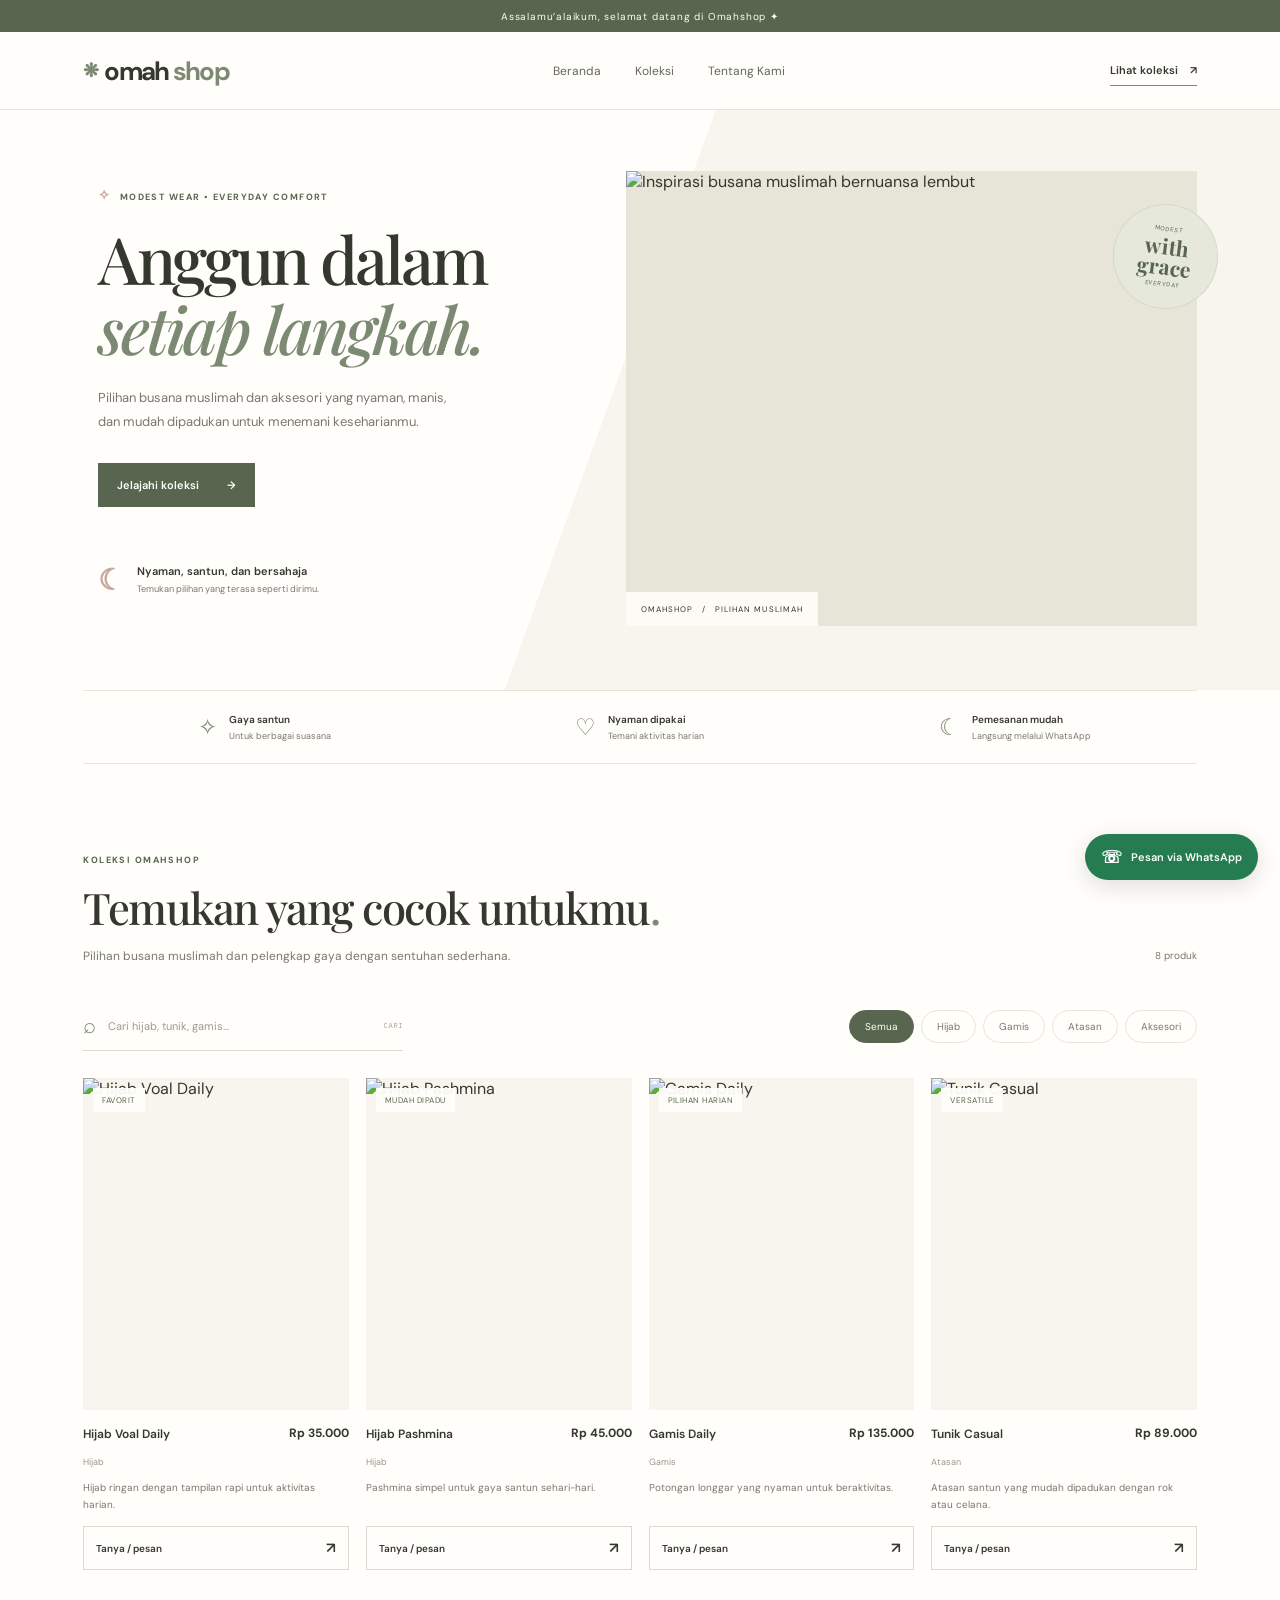
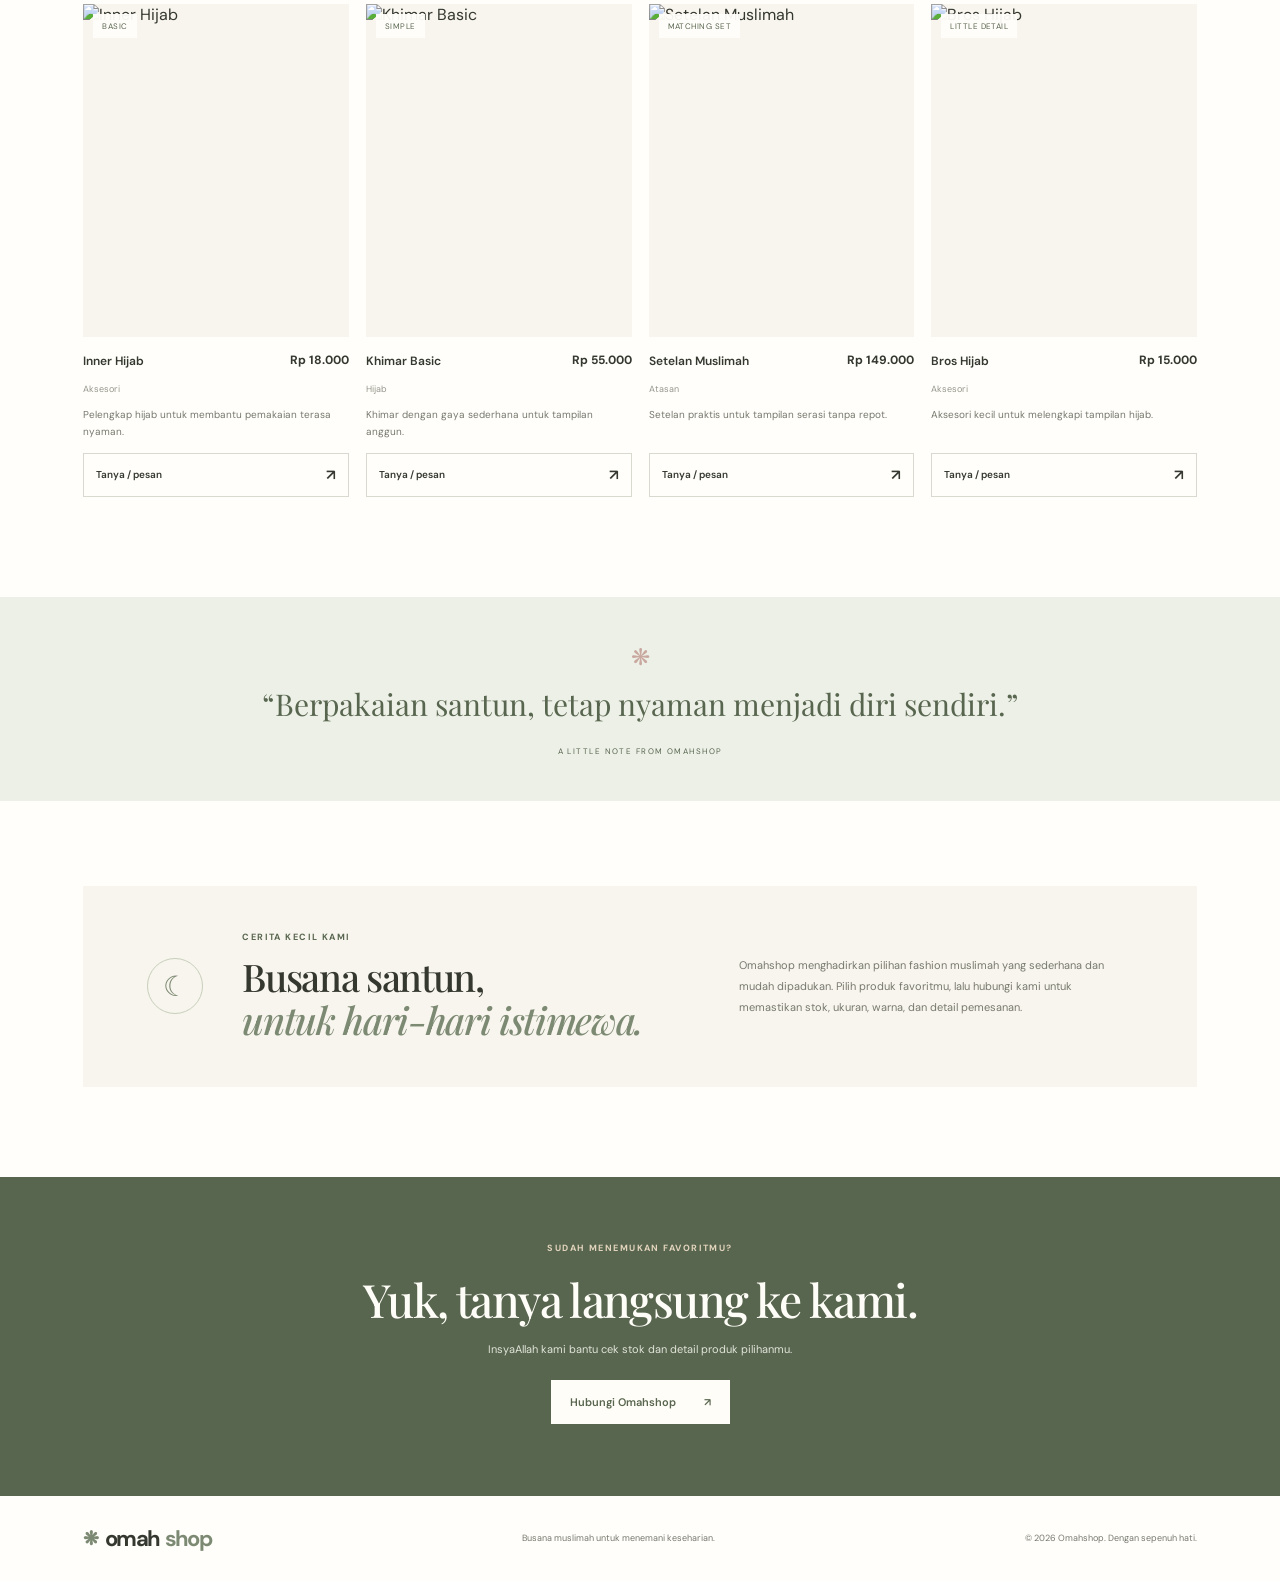
==== index.html @ cc651baf "Add files via upload" ====
<!DOCTYPE html>
<html lang="id">
<head>
  <meta charset="UTF-8" />
  <meta name="viewport" content="width=device-width, initial-scale=1.0" />
  <meta name="description" content="Omahshop — pilihan fashion muslimah yang anggun, nyaman, dan bersahaja." />
  <meta name="theme-color" content="#f8f5ee" />
  <title>Omahshop — Temani Hari dengan Anggun</title>
  <link rel="preconnect" href="https://fonts.googleapis.com">
  <link rel="preconnect" href="https://fonts.gstatic.com" crossorigin>
  <link href="https://fonts.googleapis.com/css2?family=DM+Sans:wght@400;500;600;700&family=Playfair+Display:wght@500;600&display=swap" rel="stylesheet">
  <link rel="stylesheet" href="style.css" />
</head>
<body>
  <div class="announcement">Assalamu’alaikum, selamat datang di Omahshop ✦</div>

  <header class="site-header">
    <a class="brand" href="#home" aria-label="Omahshop beranda"><span class="brand-mark">❋</span> omah<span class="brand-accent">shop</span></a>
    <nav class="desktop-nav" aria-label="Navigasi utama">
      <a href="#home">Beranda</a>
      <a href="#catalog">Koleksi</a>
      <a href="#about">Tentang Kami</a>
    </nav>
    <a class="header-cta" href="#catalog">Lihat koleksi <span aria-hidden="true">↗</span></a>
  </header>

  <main>
    <section class="hero" id="home">
      <div class="hero-copy">
        <p class="eyebrow"><span>✧</span> MODEST WEAR • EVERYDAY COMFORT</p>
        <h1>Anggun dalam<br><em>setiap langkah.</em></h1>
        <p class="hero-description">Pilihan busana muslimah dan aksesori yang nyaman, manis, dan mudah dipadukan untuk menemani keseharianmu.</p>
        <a class="button button-dark" href="#catalog">Jelajahi koleksi <span aria-hidden="true">→</span></a>
        <div class="hero-note"><span class="note-star">☾</span><span>Nyaman, santun, dan bersahaja<br><small>Temukan pilihan yang terasa seperti dirimu.</small></span></div>
      </div>
      <div class="hero-visual">
        <img src="https://images.unsplash.com/photo-1585036156171-384164a8c675?auto=format&fit=crop&w=1200&q=85" alt="Inspirasi busana muslimah bernuansa lembut" />
        <div class="hero-sticker"><span>MODEST</span><strong>with<br>grace</strong><span>EVERYDAY</span></div>
        <div class="hero-caption">OMAHSHOP &nbsp; / &nbsp; PILIHAN MUSLIMAH</div>
      </div>
    </section>

    <section class="values" aria-label="Keunggulan Omahshop">
      <div><span>✧</span><p><strong>Gaya santun</strong><small>Untuk berbagai suasana</small></p></div>
      <div><span>♡</span><p><strong>Nyaman dipakai</strong><small>Temani aktivitas harian</small></p></div>
      <div><span>☾</span><p><strong>Pemesanan mudah</strong><small>Langsung melalui WhatsApp</small></p></div>
    </section>

    <section class="catalog-section" id="catalog">
      <div class="section-heading">
        <div>
          <p class="eyebrow">KOLEKSI OMAHSHOP</p>
          <h2>Temukan yang cocok untukmu<span>.</span></h2>
          <p class="section-subtitle">Pilihan busana muslimah dan pelengkap gaya dengan sentuhan sederhana.</p>
        </div>
        <p class="product-count" id="productCount">8 produk</p>
      </div>

      <div class="catalog-controls">
        <label class="search-box">
          <span aria-hidden="true">⌕</span>
          <input id="searchInput" type="search" placeholder="Cari hijab, tunik, gamis..." aria-label="Cari produk" />
          <kbd>CARI</kbd>
        </label>
        <div class="category-filters" id="categoryFilters" aria-label="Filter kategori">
          <button class="filter-button active" data-category="Semua">Semua</button>
          <button class="filter-button" data-category="Hijab">Hijab</button>
          <button class="filter-button" data-category="Gamis">Gamis</button>
          <button class="filter-button" data-category="Atasan">Atasan</button>
          <button class="filter-button" data-category="Aksesori">Aksesori</button>
        </div>
      </div>

      <div class="product-grid" id="productGrid" aria-live="polite"></div>
      <div class="empty-state" id="emptyState" hidden>
        <span>⌕</span>
        <h3>Produk belum ditemukan</h3>
        <p>Coba kata kunci lain atau pilih kategori berbeda.</p>
      </div>
    </section>

    <section class="quote-band">
      <span class="quote-ornament">❋</span>
      <p>“Berpakaian santun, tetap nyaman menjadi diri sendiri.”</p>
      <span class="quote-small">A LITTLE NOTE FROM OMAHSHOP</span>
    </section>

    <section class="brand-story" id="about">
      <div class="story-mark">☾</div>
      <div>
        <p class="eyebrow">CERITA KECIL KAMI</p>
        <h2>Busana santun,<br><em>untuk hari-hari istimewa.</em></h2>
      </div>
      <p class="story-text">Omahshop menghadirkan pilihan fashion muslimah yang sederhana dan mudah dipadukan. Pilih produk favoritmu, lalu hubungi kami untuk memastikan stok, ukuran, warna, dan detail pemesanan.</p>
    </section>

    <section class="bottom-cta">
      <p class="eyebrow">SUDAH MENEMUKAN FAVORITMU?</p>
      <h2>Yuk, tanya langsung ke kami.</h2>
      <p>InsyaAllah kami bantu cek stok dan detail produk pilihanmu.</p>
      <a class="button button-light" id="bottomWhatsapp" href="#" target="_blank" rel="noopener">Hubungi Omahshop <span aria-hidden="true">↗</span></a>
    </section>
  </main>

  <footer class="site-footer">
    <a class="brand" href="#home"><span class="brand-mark">❋</span> omah<span class="brand-accent">shop</span></a>
    <p>Busana muslimah untuk menemani keseharian.</p>
    <span>© <span id="year"></span> Omahshop. Dengan sepenuh hati.</span>
  </footer>

  <a class="floating-whatsapp" id="generalWhatsapp" href="#" target="_blank" rel="noopener" aria-label="Chat Omahshop di WhatsApp">
    <span class="wa-icon">☏</span><span>Pesan via WhatsApp</span>
  </a>

  <script src="script.js"></script>
</body>
</html>
---- style.css ----
/* Omahshop Muslimah — warm, modest, minimal */
:root {
  --ink: #34382f;
  --muted: #77796e;
  --line: #e8e4d9;
  --paper: #fffefa;
  --cream: #f8f5ee;
  --sage: #7d8a73;
  --sage-dark: #58664f;
  --rose: #c9a8a0;
  --serif: "Playfair Display", Georgia, serif;
  --sans: "DM Sans", Arial, sans-serif;
}
* { box-sizing: border-box; }
html { scroll-behavior: smooth; scroll-padding-top: 88px; }
body { margin: 0; color: var(--ink); background: var(--paper); font-family: var(--sans); -webkit-font-smoothing: antialiased; }
a { color: inherit; text-decoration: none; }
button, input { font: inherit; }
.announcement { min-height: 32px; display: flex; justify-content: center; align-items: center; padding: 7px 14px; background: var(--sage-dark); color: #fffdf7; font-size: 10px; letter-spacing: .08em; }
.site-header { height: 78px; padding: 0 6.5%; display: flex; align-items: center; justify-content: space-between; border-bottom: 1px solid var(--line); background: rgba(255,254,250,.96); position: sticky; top: 0; z-index: 20; backdrop-filter: blur(12px); }
.brand { font-size: 26px; font-weight: 700; letter-spacing: -.07em; display: inline-flex; align-items: center; gap: 5px; }
.brand-mark { color: var(--sage); font-size: 19px; margin-right: 2px; }
.brand-accent { color: var(--sage); }
.desktop-nav { display: flex; gap: 34px; font-size: 12px; color: #64675d; }
.desktop-nav a:hover, .header-cta:hover { color: var(--sage-dark); }
.header-cta { font-size: 11px; font-weight: 600; border-bottom: 1px solid var(--sage); padding: 8px 0; }
.header-cta span { margin-left: 9px; }
.hero { display: grid; grid-template-columns: .92fr 1.08fr; gap: 5%; padding: 55px 6.5% 58px; min-height: 580px; align-items: center; background: linear-gradient(110deg, #fffefa 0%, #fffefa 48%, #f8f5ee 48%, #f8f5ee 100%); }
.hero-copy { padding: 12px 0 20px 3%; }
.eyebrow { font-size: 9px; letter-spacing: .16em; font-weight: 700; color: var(--sage-dark); margin: 0 0 19px; }
.eyebrow span { color: var(--rose); font-size: 14px; margin-right: 5px; }
h1, h2, h3, p { margin-top: 0; }
h1 { font-family: var(--serif); font-weight: 500; font-size: clamp(43px, 5.1vw, 69px); line-height: 1.08; letter-spacing: -.045em; margin-bottom: 22px; }
h1 em, .brand-story h2 em { color: var(--sage); font-weight: 500; }
.hero-description { max-width: 370px; font-size: 13px; line-height: 1.9; color: var(--muted); margin-bottom: 28px; }
.button { display: inline-flex; align-items: center; justify-content: center; gap: 28px; padding: 15px 19px; font-size: 11px; font-weight: 600; transition: transform .2s, background .2s; }
.button:hover { transform: translateY(-2px); }
.button-dark { background: var(--sage-dark); color: #fff; }
.button-dark:hover { background: #45513f; }
.hero-note { display: flex; align-items: center; gap: 13px; margin-top: 50px; font-size: 11px; line-height: 1.6; font-weight: 600; }
.hero-note small { color: var(--muted); font-weight: 400; }
.note-star { color: var(--rose); font-size: 29px; }
.hero-visual { height: 455px; position: relative; background: #e7e4d8; }
.hero-visual > img { width: 100%; height: 100%; display: block; object-fit: cover; object-position: center 35%; }
.hero-sticker { position: absolute; right: -21px; top: 33px; width: 105px; height: 105px; border-radius: 50%; background: #e6e8dc; display: flex; flex-direction: column; align-items: center; justify-content: center; transform: rotate(7deg); color: var(--sage-dark); border: 1px solid #d5d9c9; }
.hero-sticker span { font-size: 6px; letter-spacing: .14em; }
.hero-sticker strong { font-family: var(--serif); font-size: 21px; line-height: .95; text-align: center; margin: 4px 0; }
.hero-caption { position: absolute; bottom: 0; left: 0; background: rgba(255,254,250,.91); padding: 12px 15px; font-size: 8px; letter-spacing: .13em; }
.values { display: grid; grid-template-columns: repeat(3,1fr); border-top: 1px solid var(--line); border-bottom: 1px solid var(--line); margin: 0 6.5%; padding: 21px 0; gap: 12px; }
.values > div { display: flex; justify-content: center; align-items: center; gap: 12px; }
.values > div > span { color: var(--sage); font-size: 23px; }
.values p { display: flex; flex-direction: column; gap: 4px; margin: 0; }
.values strong { font-size: 10px; font-weight: 600; }
.values small { color: var(--muted); font-size: 9px; }
.catalog-section { padding: 90px 6.5% 100px; }
.section-heading { display: flex; justify-content: space-between; align-items: end; gap: 20px; margin-bottom: 35px; }
.section-heading .eyebrow { margin-bottom: 12px; }
h2 { font-family: var(--serif); font-weight: 500; font-size: clamp(30px, 3.4vw, 44px); letter-spacing: -.035em; margin-bottom: 10px; }
.section-heading h2 span { color: var(--sage); }
.section-subtitle { font-size: 12px; color: var(--muted); margin-bottom: 0; line-height: 1.7; }
.product-count { color: var(--muted); font-size: 10px; white-space: nowrap; margin-bottom: 4px; }
.catalog-controls { display: flex; justify-content: space-between; align-items: center; gap: 20px; margin-bottom: 27px; }
.search-box { display: flex; align-items: center; gap: 10px; width: min(320px, 100%); border-bottom: 1px solid #d8d9ce; padding: 10px 0; }
.search-box > span { font-size: 22px; color: var(--sage); }
.search-box input { border: 0; outline: 0; min-width: 0; width: 100%; color: var(--ink); background: transparent; font-size: 11px; }
.search-box input::placeholder { color: #999a90; }
.search-box kbd { color: #aaa99e; font-size: 7px; letter-spacing: .1em; white-space: nowrap; }
.category-filters { display: flex; flex-wrap: wrap; gap: 7px; }
.filter-button { border: 1px solid var(--line); background: #fffefa; color: #77796e; border-radius: 30px; padding: 9px 15px; font-size: 10px; cursor: pointer; transition: .2s; }
.filter-button:hover, .filter-button.active { background: var(--sage-dark); border-color: var(--sage-dark); color: #fff; }
.product-grid { display: grid; grid-template-columns: repeat(4, minmax(0,1fr)); gap: 34px 17px; }
.product-card { min-width: 0; }
.product-image-wrap { position: relative; overflow: hidden; background: var(--cream); aspect-ratio: 4/5; margin-bottom: 15px; }
.product-image { width: 100%; height: 100%; object-fit: cover; display: block; transition: transform .45s; }
.product-card:hover .product-image { transform: scale(1.04); }
.product-tag { position: absolute; left: 10px; top: 10px; background: rgba(255,254,250,.94); color: var(--sage-dark); padding: 7px 9px; font-size: 8px; letter-spacing: .06em; text-transform: uppercase; }
.product-info-top { display: flex; align-items: start; justify-content: space-between; gap: 8px; }
.product-name { font-size: 12px; font-weight: 600; line-height: 1.5; margin-bottom: 6px; }
.product-category { color: #96978c; font-size: 9px; }
.product-price { font-size: 12px; font-weight: 700; white-space: nowrap; }
.product-description { color: var(--muted); font-size: 10px; line-height: 1.7; margin: 9px 0 13px; min-height: 34px; }
.buy-button { width: 100%; display: flex; justify-content: space-between; align-items: center; background: transparent; border: 1px solid #d9dacf; padding: 11px 12px; cursor: pointer; font-size: 10px; font-weight: 600; transition: .2s; color: var(--ink); }
.buy-button:hover { background: var(--sage-dark); color: #fff; border-color: var(--sage-dark); }
.buy-button span { font-size: 15px; }
.empty-state { text-align: center; padding: 65px 15px; color: var(--muted); }
.empty-state > span { font-size: 36px; }
.empty-state h3 { color: var(--ink); font-family: var(--serif); font-size: 24px; font-weight: 500; margin: 10px 0; }
.empty-state p { font-size: 12px; }
.quote-band { text-align: center; background: #edf0e7; padding: 45px 20px 42px; color: var(--sage-dark); }
.quote-ornament { font-size: 23px; color: var(--rose); }
.quote-band p { font-family: var(--serif); font-size: clamp(20px, 2.7vw, 30px); margin: 12px 0 14px; }
.quote-small { font-size: 8px; letter-spacing: .18em; }
.brand-story { margin: 85px 6.5% 90px; padding: 45px 5%; background: var(--cream); display: grid; grid-template-columns: 70px 1.2fr 1fr; align-items: center; gap: 25px; }
.story-mark { width: 56px; height: 56px; display: grid; place-items: center; border: 1px solid #c7cfba; border-radius: 50%; font-size: 28px; color: var(--sage); }
.brand-story .eyebrow { margin-bottom: 12px; }
.brand-story h2 { font-size: clamp(26px, 3vw, 38px); margin: 0; line-height: 1.15; }
.story-text { color: var(--muted); font-size: 11px; line-height: 1.9; margin: 0; }
.bottom-cta { background: var(--sage-dark); color: #fffdf7; text-align: center; padding: 65px 20px 72px; }
.bottom-cta .eyebrow { color: #e3d4bd; margin-bottom: 14px; }
.bottom-cta h2 { font-size: clamp(32px, 4vw, 46px); margin-bottom: 12px; }
.bottom-cta > p:not(.eyebrow) { color: #e1e4d9; font-size: 11px; margin-bottom: 24px; }
.button-light { background: #fffdf7; color: var(--sage-dark); }
.button-light:hover { background: #e9ebdf; }
.site-footer { padding: 28px 6.5%; display: flex; align-items: center; justify-content: space-between; gap: 15px; flex-wrap: wrap; }
.site-footer .brand { font-size: 22px; }
.site-footer p, .site-footer > span { color: var(--muted); font-size: 9px; margin: 0; }
.floating-whatsapp { position: fixed; right: 22px; bottom: 20px; z-index: 30; display: flex; align-items: center; gap: 9px; border-radius: 30px; padding: 12px 16px; background: #247c50; color: #fff; box-shadow: 0 6px 24px #0002; font-size: 11px; font-weight: 600; }
.wa-icon { font-size: 17px; }
.floating-whatsapp:hover { background: #1d6842; }
@media (max-width: 950px) {
  .hero { gap: 4%; padding-top: 42px; min-height: auto; }
  .hero-visual { height: 390px; }
  .product-grid { grid-template-columns: repeat(3, minmax(0,1fr)); }
  .brand-story { grid-template-columns: 55px 1fr; }
  .story-text { grid-column: 2; }
}
@media (max-width: 650px) {
  .announcement { font-size: 8px; }
  .site-header { height: 66px; padding: 0 5%; }
  .brand { font-size: 23px; }
  .desktop-nav { display: none; }
  .header-cta { font-size: 10px; }
  .hero { grid-template-columns: 1fr; padding: 40px 5% 35px; gap: 28px; background: var(--paper); }
  .hero-copy { padding: 0; }
  h1 { font-size: clamp(43px, 12vw, 60px); }
  .hero-description { font-size: 12px; }
  .hero-note { margin-top: 25px; }
  .hero-visual { height: 360px; margin-right: 12px; }
  .hero-sticker { width: 88px; height: 88px; right: -12px; top: 20px; }
  .hero-sticker strong { font-size: 19px; }
  .values { margin: 0 5%; grid-template-columns: 1fr; gap: 14px; padding: 20px 0; }
  .values > div { justify-content: flex-start; padding-left: 12%; }
  .catalog-section { padding: 65px 5% 70px; }
  .section-heading { align-items: start; margin-bottom: 25px; }
  .section-subtitle { max-width: 270px; line-height: 1.7; }
  .product-count { padding-top: 3px; }
  .catalog-controls { align-items: stretch; flex-direction: column; gap: 17px; }
  .search-box { width: 100%; }
  .category-filters { gap: 6px; }
  .filter-button { padding: 8px 12px; }
  .product-grid { grid-template-columns: repeat(2, minmax(0,1fr)); gap: 27px 12px; }
  .product-name { font-size: 11px; }
  .product-price { font-size: 11px; }
  .product-description { font-size: 9px; min-height: 46px; }
  .product-tag { left: 7px; top: 7px; padding: 6px 7px; font-size: 7px; }
  .buy-button { padding: 10px 9px; font-size: 9px; }
  .brand-story { margin: 65px 5%; padding: 28px 23px; grid-template-columns: 1fr; gap: 18px; }
  .story-text { grid-column: auto; }
  .bottom-cta { padding: 55px 15px 60px; }
  .site-footer { padding: 25px 5%; flex-direction: column; align-items: flex-start; gap: 9px; }
  .floating-whatsapp { right: 12px; bottom: 12px; padding: 11px 14px; }
}
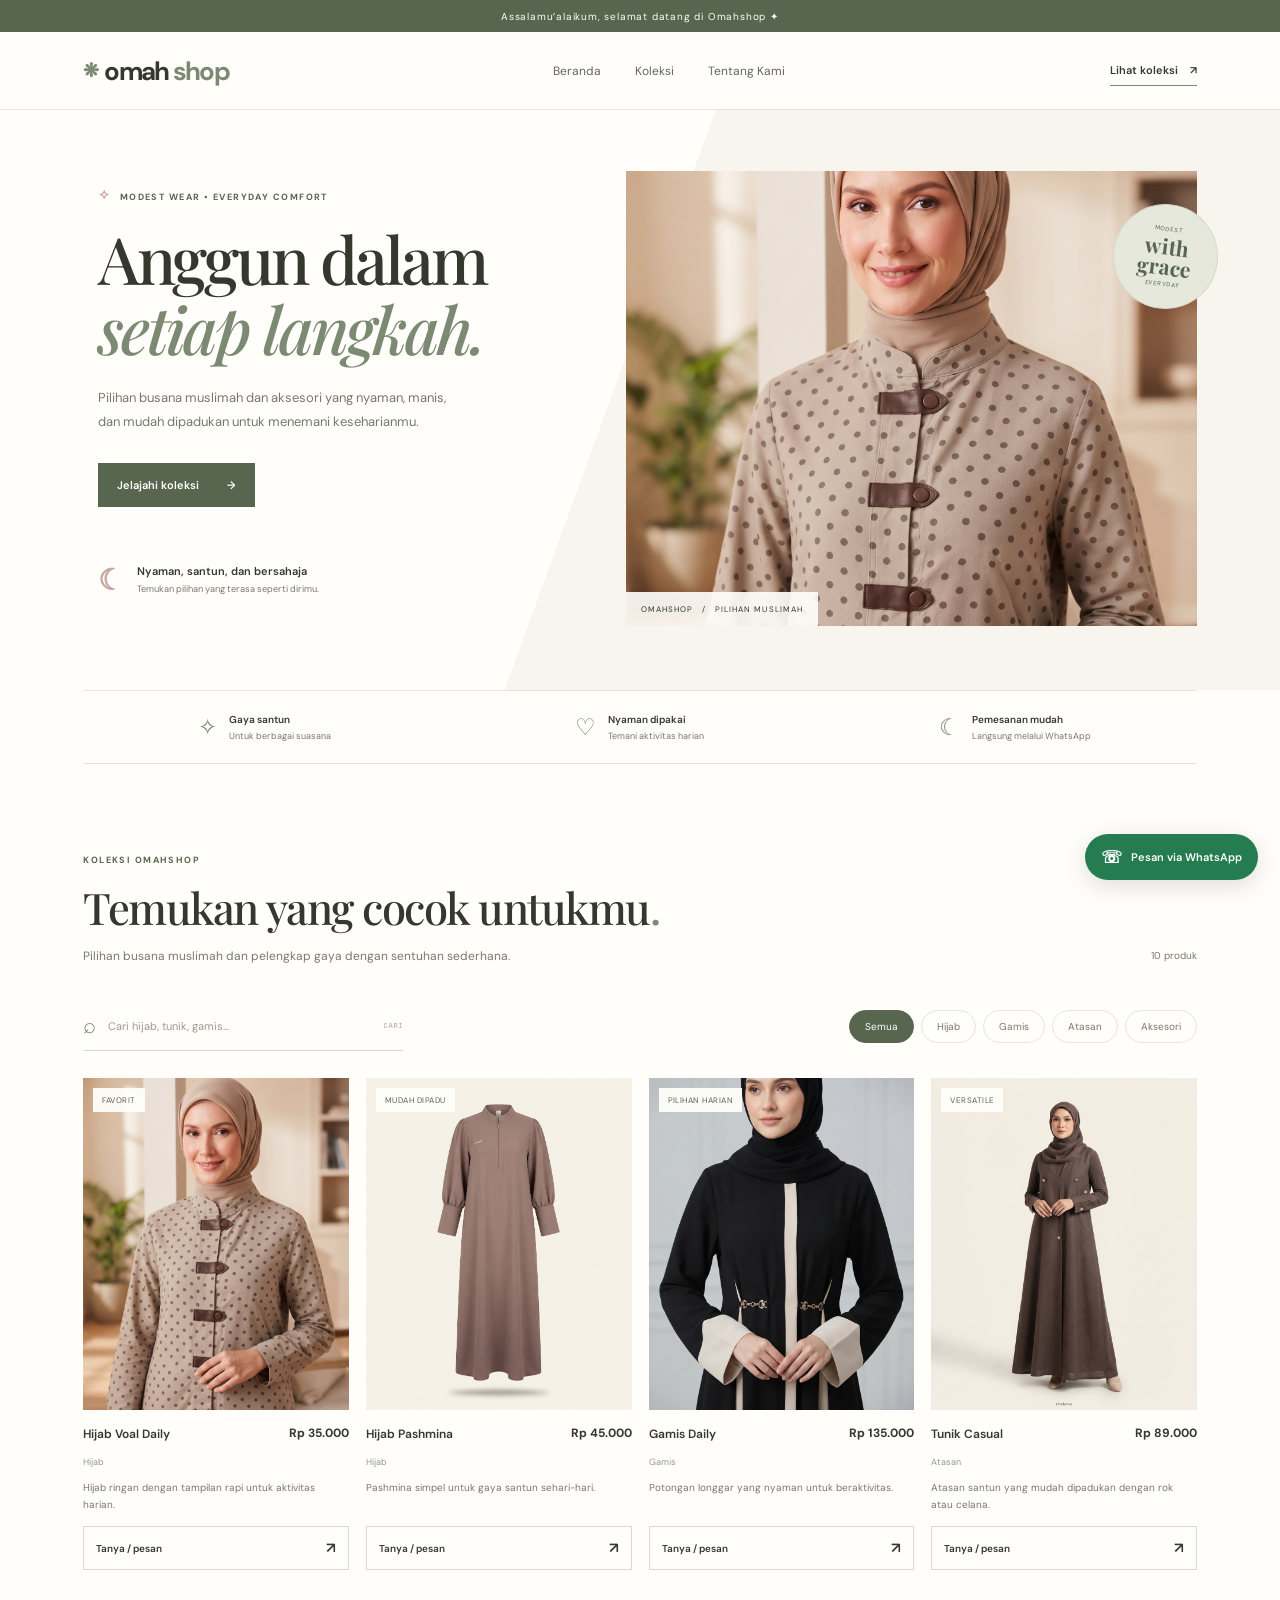
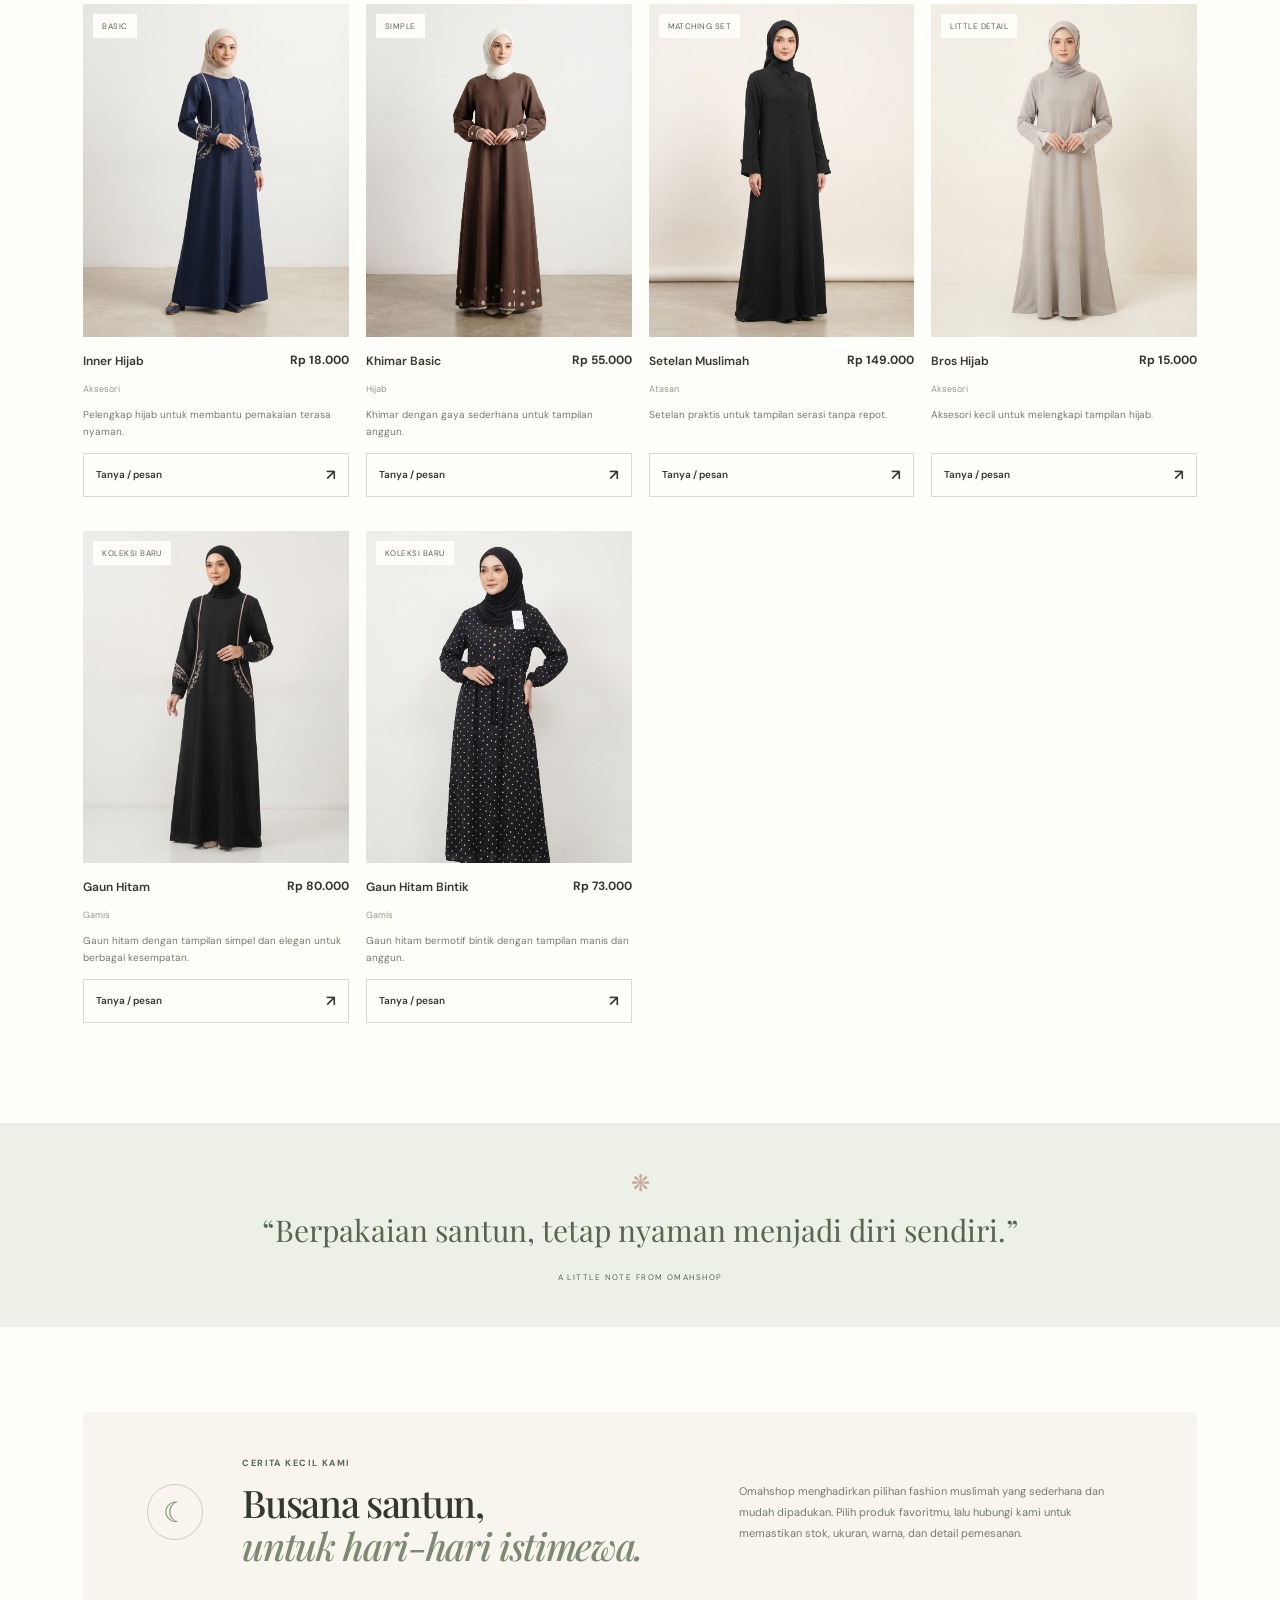
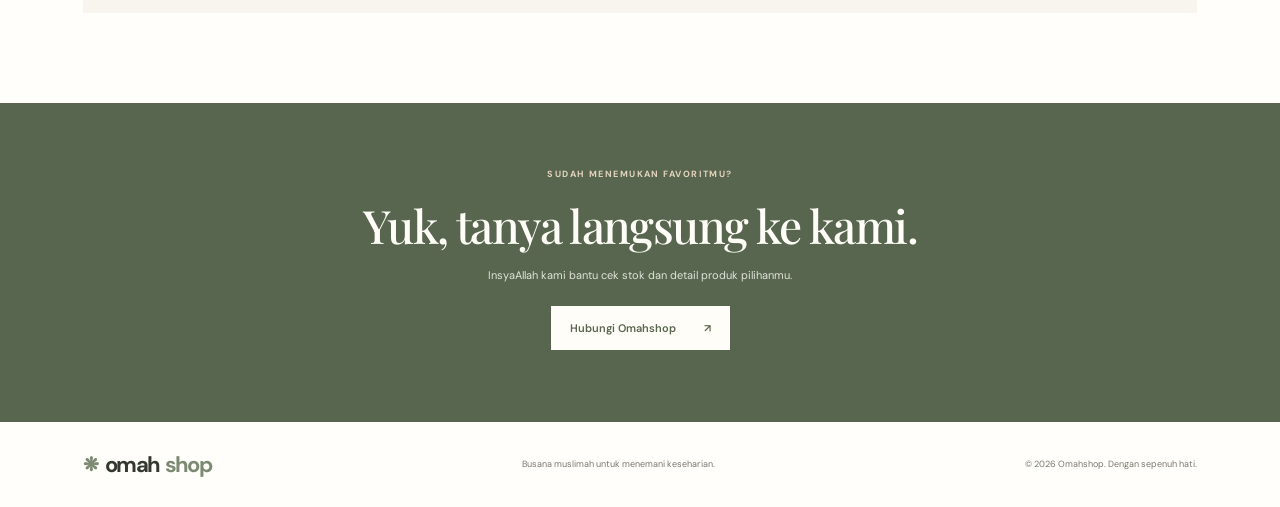
==== commit bad09703: "Add files via upload" ====
--- a/index.html
+++ b/index.html
@@ -33,8 +33,14 @@
         <a class="button button-dark" href="#catalog">Jelajahi koleksi <span aria-hidden="true">→</span></a>
         <div class="hero-note"><span class="note-star">☾</span><span>Nyaman, santun, dan bersahaja<br><small>Temukan pilihan yang terasa seperti dirimu.</small></span></div>
       </div>
+
       <div class="hero-visual">
-        <img src="https://images.unsplash.com/photo-1585036156171-384164a8c675?auto=format&fit=crop&w=1200&q=85" alt="Inspirasi busana muslimah bernuansa lembut" />
+        <div class="hero-slideshow" id="heroSlideshow" aria-label="Foto pilihan produk Omahshop">
+          <img class="hero-slide active" src="image/Gemini_Generated_Image_gqhdmugqhdmugqhd.jpeg" alt="Koleksi hijab Omahshop" fetchpriority="high" />
+          <img class="hero-slide" src="image/Gemini_Generated_Image_9ao1gk9ao1gk9ao1.jpeg" alt="Koleksi gamis Omahshop" />
+          <img class="hero-slide" src="image/Gemini_Generated_Image_qbjb0pqbjb0pqbjb.jpeg" alt="Koleksi tunik Omahshop" />
+          <img class="hero-slide" src="image/belummasuksama1.jpeg" alt="Koleksi gaun Omahshop" />
+        </div>
         <div class="hero-sticker"><span>MODEST</span><strong>with<br>grace</strong><span>EVERYDAY</span></div>
         <div class="hero-caption">OMAHSHOP &nbsp; / &nbsp; PILIHAN MUSLIMAH</div>
       </div>
@@ -114,4 +120,4 @@
 
   <script src="script.js"></script>
 </body>
-</html>
+</html>
--- a/style.css
+++ b/style.css
@@ -1,4 +1,5 @@
 /* Omahshop Muslimah — warm, modest, minimal */
+
 :root {
   --ink: #34382f;
   --muted: #77796e;
@@ -11,142 +12,885 @@
   --serif: "Playfair Display", Georgia, serif;
   --sans: "DM Sans", Arial, sans-serif;
 }
-* { box-sizing: border-box; }
-html { scroll-behavior: smooth; scroll-padding-top: 88px; }
-body { margin: 0; color: var(--ink); background: var(--paper); font-family: var(--sans); -webkit-font-smoothing: antialiased; }
-a { color: inherit; text-decoration: none; }
-button, input { font: inherit; }
-.announcement { min-height: 32px; display: flex; justify-content: center; align-items: center; padding: 7px 14px; background: var(--sage-dark); color: #fffdf7; font-size: 10px; letter-spacing: .08em; }
-.site-header { height: 78px; padding: 0 6.5%; display: flex; align-items: center; justify-content: space-between; border-bottom: 1px solid var(--line); background: rgba(255,254,250,.96); position: sticky; top: 0; z-index: 20; backdrop-filter: blur(12px); }
-.brand { font-size: 26px; font-weight: 700; letter-spacing: -.07em; display: inline-flex; align-items: center; gap: 5px; }
-.brand-mark { color: var(--sage); font-size: 19px; margin-right: 2px; }
-.brand-accent { color: var(--sage); }
-.desktop-nav { display: flex; gap: 34px; font-size: 12px; color: #64675d; }
-.desktop-nav a:hover, .header-cta:hover { color: var(--sage-dark); }
-.header-cta { font-size: 11px; font-weight: 600; border-bottom: 1px solid var(--sage); padding: 8px 0; }
-.header-cta span { margin-left: 9px; }
-.hero { display: grid; grid-template-columns: .92fr 1.08fr; gap: 5%; padding: 55px 6.5% 58px; min-height: 580px; align-items: center; background: linear-gradient(110deg, #fffefa 0%, #fffefa 48%, #f8f5ee 48%, #f8f5ee 100%); }
-.hero-copy { padding: 12px 0 20px 3%; }
-.eyebrow { font-size: 9px; letter-spacing: .16em; font-weight: 700; color: var(--sage-dark); margin: 0 0 19px; }
-.eyebrow span { color: var(--rose); font-size: 14px; margin-right: 5px; }
-h1, h2, h3, p { margin-top: 0; }
-h1 { font-family: var(--serif); font-weight: 500; font-size: clamp(43px, 5.1vw, 69px); line-height: 1.08; letter-spacing: -.045em; margin-bottom: 22px; }
-h1 em, .brand-story h2 em { color: var(--sage); font-weight: 500; }
-.hero-description { max-width: 370px; font-size: 13px; line-height: 1.9; color: var(--muted); margin-bottom: 28px; }
-.button { display: inline-flex; align-items: center; justify-content: center; gap: 28px; padding: 15px 19px; font-size: 11px; font-weight: 600; transition: transform .2s, background .2s; }
-.button:hover { transform: translateY(-2px); }
-.button-dark { background: var(--sage-dark); color: #fff; }
-.button-dark:hover { background: #45513f; }
-.hero-note { display: flex; align-items: center; gap: 13px; margin-top: 50px; font-size: 11px; line-height: 1.6; font-weight: 600; }
-.hero-note small { color: var(--muted); font-weight: 400; }
-.note-star { color: var(--rose); font-size: 29px; }
-.hero-visual { height: 455px; position: relative; background: #e7e4d8; }
-.hero-visual > img { width: 100%; height: 100%; display: block; object-fit: cover; object-position: center 35%; }
-.hero-sticker { position: absolute; right: -21px; top: 33px; width: 105px; height: 105px; border-radius: 50%; background: #e6e8dc; display: flex; flex-direction: column; align-items: center; justify-content: center; transform: rotate(7deg); color: var(--sage-dark); border: 1px solid #d5d9c9; }
-.hero-sticker span { font-size: 6px; letter-spacing: .14em; }
-.hero-sticker strong { font-family: var(--serif); font-size: 21px; line-height: .95; text-align: center; margin: 4px 0; }
-.hero-caption { position: absolute; bottom: 0; left: 0; background: rgba(255,254,250,.91); padding: 12px 15px; font-size: 8px; letter-spacing: .13em; }
-.values { display: grid; grid-template-columns: repeat(3,1fr); border-top: 1px solid var(--line); border-bottom: 1px solid var(--line); margin: 0 6.5%; padding: 21px 0; gap: 12px; }
-.values > div { display: flex; justify-content: center; align-items: center; gap: 12px; }
-.values > div > span { color: var(--sage); font-size: 23px; }
-.values p { display: flex; flex-direction: column; gap: 4px; margin: 0; }
-.values strong { font-size: 10px; font-weight: 600; }
-.values small { color: var(--muted); font-size: 9px; }
-.catalog-section { padding: 90px 6.5% 100px; }
-.section-heading { display: flex; justify-content: space-between; align-items: end; gap: 20px; margin-bottom: 35px; }
-.section-heading .eyebrow { margin-bottom: 12px; }
-h2 { font-family: var(--serif); font-weight: 500; font-size: clamp(30px, 3.4vw, 44px); letter-spacing: -.035em; margin-bottom: 10px; }
-.section-heading h2 span { color: var(--sage); }
-.section-subtitle { font-size: 12px; color: var(--muted); margin-bottom: 0; line-height: 1.7; }
-.product-count { color: var(--muted); font-size: 10px; white-space: nowrap; margin-bottom: 4px; }
-.catalog-controls { display: flex; justify-content: space-between; align-items: center; gap: 20px; margin-bottom: 27px; }
-.search-box { display: flex; align-items: center; gap: 10px; width: min(320px, 100%); border-bottom: 1px solid #d8d9ce; padding: 10px 0; }
-.search-box > span { font-size: 22px; color: var(--sage); }
-.search-box input { border: 0; outline: 0; min-width: 0; width: 100%; color: var(--ink); background: transparent; font-size: 11px; }
-.search-box input::placeholder { color: #999a90; }
-.search-box kbd { color: #aaa99e; font-size: 7px; letter-spacing: .1em; white-space: nowrap; }
-.category-filters { display: flex; flex-wrap: wrap; gap: 7px; }
-.filter-button { border: 1px solid var(--line); background: #fffefa; color: #77796e; border-radius: 30px; padding: 9px 15px; font-size: 10px; cursor: pointer; transition: .2s; }
-.filter-button:hover, .filter-button.active { background: var(--sage-dark); border-color: var(--sage-dark); color: #fff; }
-.product-grid { display: grid; grid-template-columns: repeat(4, minmax(0,1fr)); gap: 34px 17px; }
-.product-card { min-width: 0; }
-.product-image-wrap { position: relative; overflow: hidden; background: var(--cream); aspect-ratio: 4/5; margin-bottom: 15px; }
-.product-image { width: 100%; height: 100%; object-fit: cover; display: block; transition: transform .45s; }
-.product-card:hover .product-image { transform: scale(1.04); }
-.product-tag { position: absolute; left: 10px; top: 10px; background: rgba(255,254,250,.94); color: var(--sage-dark); padding: 7px 9px; font-size: 8px; letter-spacing: .06em; text-transform: uppercase; }
-.product-info-top { display: flex; align-items: start; justify-content: space-between; gap: 8px; }
-.product-name { font-size: 12px; font-weight: 600; line-height: 1.5; margin-bottom: 6px; }
-.product-category { color: #96978c; font-size: 9px; }
-.product-price { font-size: 12px; font-weight: 700; white-space: nowrap; }
-.product-description { color: var(--muted); font-size: 10px; line-height: 1.7; margin: 9px 0 13px; min-height: 34px; }
-.buy-button { width: 100%; display: flex; justify-content: space-between; align-items: center; background: transparent; border: 1px solid #d9dacf; padding: 11px 12px; cursor: pointer; font-size: 10px; font-weight: 600; transition: .2s; color: var(--ink); }
-.buy-button:hover { background: var(--sage-dark); color: #fff; border-color: var(--sage-dark); }
-.buy-button span { font-size: 15px; }
-.empty-state { text-align: center; padding: 65px 15px; color: var(--muted); }
-.empty-state > span { font-size: 36px; }
-.empty-state h3 { color: var(--ink); font-family: var(--serif); font-size: 24px; font-weight: 500; margin: 10px 0; }
-.empty-state p { font-size: 12px; }
-.quote-band { text-align: center; background: #edf0e7; padding: 45px 20px 42px; color: var(--sage-dark); }
-.quote-ornament { font-size: 23px; color: var(--rose); }
-.quote-band p { font-family: var(--serif); font-size: clamp(20px, 2.7vw, 30px); margin: 12px 0 14px; }
-.quote-small { font-size: 8px; letter-spacing: .18em; }
-.brand-story { margin: 85px 6.5% 90px; padding: 45px 5%; background: var(--cream); display: grid; grid-template-columns: 70px 1.2fr 1fr; align-items: center; gap: 25px; }
-.story-mark { width: 56px; height: 56px; display: grid; place-items: center; border: 1px solid #c7cfba; border-radius: 50%; font-size: 28px; color: var(--sage); }
-.brand-story .eyebrow { margin-bottom: 12px; }
-.brand-story h2 { font-size: clamp(26px, 3vw, 38px); margin: 0; line-height: 1.15; }
-.story-text { color: var(--muted); font-size: 11px; line-height: 1.9; margin: 0; }
-.bottom-cta { background: var(--sage-dark); color: #fffdf7; text-align: center; padding: 65px 20px 72px; }
-.bottom-cta .eyebrow { color: #e3d4bd; margin-bottom: 14px; }
-.bottom-cta h2 { font-size: clamp(32px, 4vw, 46px); margin-bottom: 12px; }
-.bottom-cta > p:not(.eyebrow) { color: #e1e4d9; font-size: 11px; margin-bottom: 24px; }
-.button-light { background: #fffdf7; color: var(--sage-dark); }
-.button-light:hover { background: #e9ebdf; }
-.site-footer { padding: 28px 6.5%; display: flex; align-items: center; justify-content: space-between; gap: 15px; flex-wrap: wrap; }
-.site-footer .brand { font-size: 22px; }
-.site-footer p, .site-footer > span { color: var(--muted); font-size: 9px; margin: 0; }
-.floating-whatsapp { position: fixed; right: 22px; bottom: 20px; z-index: 30; display: flex; align-items: center; gap: 9px; border-radius: 30px; padding: 12px 16px; background: #247c50; color: #fff; box-shadow: 0 6px 24px #0002; font-size: 11px; font-weight: 600; }
-.wa-icon { font-size: 17px; }
-.floating-whatsapp:hover { background: #1d6842; }
+
+* {
+  box-sizing: border-box;
+}
+
+html {
+  scroll-behavior: smooth;
+  scroll-padding-top: 88px;
+}
+
+body {
+  margin: 0;
+  color: var(--ink);
+  background: var(--paper);
+  font-family: var(--sans);
+  -webkit-font-smoothing: antialiased;
+}
+
+a {
+  color: inherit;
+  text-decoration: none;
+}
+
+button,
+input {
+  font: inherit;
+}
+
+.announcement {
+  min-height: 32px;
+  display: flex;
+  justify-content: center;
+  align-items: center;
+  padding: 7px 14px;
+  background: var(--sage-dark);
+  color: #fffdf7;
+  font-size: 10px;
+  letter-spacing: .08em;
+}
+
+.site-header {
+  height: 78px;
+  padding: 0 6.5%;
+  display: flex;
+  align-items: center;
+  justify-content: space-between;
+  border-bottom: 1px solid var(--line);
+  background: rgba(255, 254, 250, .96);
+  position: sticky;
+  top: 0;
+  z-index: 20;
+  backdrop-filter: blur(12px);
+}
+
+.brand {
+  font-size: 26px;
+  font-weight: 700;
+  letter-spacing: -.07em;
+  display: inline-flex;
+  align-items: center;
+  gap: 5px;
+}
+
+.brand-mark {
+  color: var(--sage);
+  font-size: 19px;
+  margin-right: 2px;
+}
+
+.brand-accent {
+  color: var(--sage);
+}
+
+.desktop-nav {
+  display: flex;
+  gap: 34px;
+  font-size: 12px;
+  color: #64675d;
+}
+
+.desktop-nav a:hover,
+.header-cta:hover {
+  color: var(--sage-dark);
+}
+
+.header-cta {
+  font-size: 11px;
+  font-weight: 600;
+  border-bottom: 1px solid var(--sage);
+  padding: 8px 0;
+}
+
+.header-cta span {
+  margin-left: 9px;
+}
+
+.hero {
+  display: grid;
+  grid-template-columns: .92fr 1.08fr;
+  gap: 5%;
+  padding: 55px 6.5% 58px;
+  min-height: 580px;
+  align-items: center;
+  background: linear-gradient(
+    110deg,
+    #fffefa 0%,
+    #fffefa 48%,
+    #f8f5ee 48%,
+    #f8f5ee 100%
+  );
+}
+
+.hero-copy {
+  padding: 12px 0 20px 3%;
+}
+
+.eyebrow {
+  font-size: 9px;
+  letter-spacing: .16em;
+  font-weight: 700;
+  color: var(--sage-dark);
+  margin: 0 0 19px;
+}
+
+.eyebrow span {
+  color: var(--rose);
+  font-size: 14px;
+  margin-right: 5px;
+}
+
+h1,
+h2,
+h3,
+p {
+  margin-top: 0;
+}
+
+h1 {
+  font-family: var(--serif);
+  font-weight: 500;
+  font-size: clamp(43px, 5.1vw, 69px);
+  line-height: 1.08;
+  letter-spacing: -.045em;
+  margin-bottom: 22px;
+}
+
+h1 em,
+.brand-story h2 em {
+  color: var(--sage);
+  font-weight: 500;
+}
+
+.hero-description {
+  max-width: 370px;
+  font-size: 13px;
+  line-height: 1.9;
+  color: var(--muted);
+  margin-bottom: 28px;
+}
+
+.button {
+  display: inline-flex;
+  align-items: center;
+  justify-content: center;
+  gap: 28px;
+  padding: 15px 19px;
+  font-size: 11px;
+  font-weight: 600;
+  transition: transform .2s, background .2s;
+}
+
+.button:hover {
+  transform: translateY(-2px);
+}
+
+.button-dark {
+  background: var(--sage-dark);
+  color: #fff;
+}
+
+.button-dark:hover {
+  background: #45513f;
+}
+
+.hero-note {
+  display: flex;
+  align-items: center;
+  gap: 13px;
+  margin-top: 50px;
+  font-size: 11px;
+  line-height: 1.6;
+  font-weight: 600;
+}
+
+.hero-note small {
+  color: var(--muted);
+  font-weight: 400;
+}
+
+.note-star {
+  color: var(--rose);
+  font-size: 29px;
+}
+
+.hero-visual {
+  height: 455px;
+  position: relative;
+  background: #e7e4d8;
+}
+
+/* Slideshow foto pembukaan Omahshop */
+.hero-slideshow {
+  position: absolute;
+  inset: 0;
+  overflow: hidden;
+  background: #e7e4d8;
+  z-index: 0;
+}
+
+.hero-slideshow .hero-slide {
+  position: absolute;
+  inset: 0;
+  width: 100%;
+  height: 100%;
+  display: block;
+  object-fit: cover;
+  object-position: center 35%;
+  opacity: 0;
+  transition: opacity 1s ease-in-out;
+}
+
+.hero-slideshow .hero-slide.active {
+  opacity: 1;
+}
+
+.hero-sticker {
+  position: absolute;
+  right: -21px;
+  top: 33px;
+  width: 105px;
+  height: 105px;
+  border-radius: 50%;
+  background: #e6e8dc;
+  display: flex;
+  flex-direction: column;
+  align-items: center;
+  justify-content: center;
+  transform: rotate(7deg);
+  color: var(--sage-dark);
+  border: 1px solid #d5d9c9;
+  z-index: 2;
+}
+
+.hero-sticker span {
+  font-size: 6px;
+  letter-spacing: .14em;
+}
+
+.hero-sticker strong {
+  font-family: var(--serif);
+  font-size: 21px;
+  line-height: .95;
+  text-align: center;
+  margin: 4px 0;
+}
+
+.hero-caption {
+  position: absolute;
+  bottom: 0;
+  left: 0;
+  background: rgba(255, 254, 250, .91);
+  padding: 12px 15px;
+  font-size: 8px;
+  letter-spacing: .13em;
+  z-index: 2;
+}
+
+@media (prefers-reduced-motion: reduce) {
+  .hero-slideshow .hero-slide {
+    transition: none;
+  }
+}
+
+.values {
+  display: grid;
+  grid-template-columns: repeat(3, 1fr);
+  border-top: 1px solid var(--line);
+  border-bottom: 1px solid var(--line);
+  margin: 0 6.5%;
+  padding: 21px 0;
+  gap: 12px;
+}
+
+.values > div {
+  display: flex;
+  justify-content: center;
+  align-items: center;
+  gap: 12px;
+}
+
+.values > div > span {
+  color: var(--sage);
+  font-size: 23px;
+}
+
+.values p {
+  display: flex;
+  flex-direction: column;
+  gap: 4px;
+  margin: 0;
+}
+
+.values strong {
+  font-size: 10px;
+  font-weight: 600;
+}
+
+.values small {
+  color: var(--muted);
+  font-size: 9px;
+}
+
+.catalog-section {
+  padding: 90px 6.5% 100px;
+}
+
+.section-heading {
+  display: flex;
+  justify-content: space-between;
+  align-items: end;
+  gap: 20px;
+  margin-bottom: 35px;
+}
+
+.section-heading .eyebrow {
+  margin-bottom: 12px;
+}
+
+h2 {
+  font-family: var(--serif);
+  font-weight: 500;
+  font-size: clamp(30px, 3.4vw, 44px);
+  letter-spacing: -.035em;
+  margin-bottom: 10px;
+}
+
+.section-heading h2 span {
+  color: var(--sage);
+}
+
+.section-subtitle {
+  font-size: 12px;
+  color: var(--muted);
+  margin-bottom: 0;
+  line-height: 1.7;
+}
+
+.product-count {
+  color: var(--muted);
+  font-size: 10px;
+  white-space: nowrap;
+  margin-bottom: 4px;
+}
+
+.catalog-controls {
+  display: flex;
+  justify-content: space-between;
+  align-items: center;
+  gap: 20px;
+  margin-bottom: 27px;
+}
+
+.search-box {
+  display: flex;
+  align-items: center;
+  gap: 10px;
+  width: min(320px, 100%);
+  border-bottom: 1px solid #d8d9ce;
+  padding: 10px 0;
+}
+
+.search-box > span {
+  font-size: 22px;
+  color: var(--sage);
+}
+
+.search-box input {
+  border: 0;
+  outline: 0;
+  min-width: 0;
+  width: 100%;
+  color: var(--ink);
+  background: transparent;
+  font-size: 11px;
+}
+
+.search-box input::placeholder {
+  color: #999a90;
+}
+
+.search-box kbd {
+  color: #aaa99e;
+  font-size: 7px;
+  letter-spacing: .1em;
+  white-space: nowrap;
+}
+
+.category-filters {
+  display: flex;
+  flex-wrap: wrap;
+  gap: 7px;
+}
+
+.filter-button {
+  border: 1px solid var(--line);
+  background: #fffefa;
+  color: #77796e;
+  border-radius: 30px;
+  padding: 9px 15px;
+  font-size: 10px;
+  cursor: pointer;
+  transition: .2s;
+}
+
+.filter-button:hover,
+.filter-button.active {
+  background: var(--sage-dark);
+  border-color: var(--sage-dark);
+  color: #fff;
+}
+
+.product-grid {
+  display: grid;
+  grid-template-columns: repeat(4, minmax(0, 1fr));
+  gap: 34px 17px;
+}
+
+.product-card {
+  min-width: 0;
+}
+
+.product-image-wrap {
+  position: relative;
+  overflow: hidden;
+  background: var(--cream);
+  aspect-ratio: 4 / 5;
+  margin-bottom: 15px;
+}
+
+.product-image {
+  width: 100%;
+  height: 100%;
+  object-fit: cover;
+  display: block;
+  transition: transform .45s;
+}
+
+.product-card:hover .product-image {
+  transform: scale(1.04);
+}
+
+.product-tag {
+  position: absolute;
+  left: 10px;
+  top: 10px;
+  background: rgba(255, 254, 250, .94);
+  color: var(--sage-dark);
+  padding: 7px 9px;
+  font-size: 8px;
+  letter-spacing: .06em;
+  text-transform: uppercase;
+}
+
+.product-info-top {
+  display: flex;
+  align-items: start;
+  justify-content: space-between;
+  gap: 8px;
+}
+
+.product-name {
+  font-size: 12px;
+  font-weight: 600;
+  line-height: 1.5;
+  margin-bottom: 6px;
+}
+
+.product-category {
+  color: #96978c;
+  font-size: 9px;
+}
+
+.product-price {
+  font-size: 12px;
+  font-weight: 700;
+  white-space: nowrap;
+}
+
+.product-description {
+  color: var(--muted);
+  font-size: 10px;
+  line-height: 1.7;
+  margin: 9px 0 13px;
+  min-height: 34px;
+}
+
+.buy-button {
+  width: 100%;
+  display: flex;
+  justify-content: space-between;
+  align-items: center;
+  background: transparent;
+  border: 1px solid #d9dacf;
+  padding: 11px 12px;
+  cursor: pointer;
+  font-size: 10px;
+  font-weight: 600;
+  transition: .2s;
+  color: var(--ink);
+}
+
+.buy-button:hover {
+  background: var(--sage-dark);
+  color: #fff;
+  border-color: var(--sage-dark);
+}
+
+.buy-button span {
+  font-size: 15px;
+}
+
+.empty-state {
+  text-align: center;
+  padding: 65px 15px;
+  color: var(--muted);
+}
+
+.empty-state > span {
+  font-size: 36px;
+}
+
+.empty-state h3 {
+  color: var(--ink);
+  font-family: var(--serif);
+  font-size: 24px;
+  font-weight: 500;
+  margin: 10px 0;
+}
+
+.empty-state p {
+  font-size: 12px;
+}
+
+.quote-band {
+  text-align: center;
+  background: #edf0e7;
+  padding: 45px 20px 42px;
+  color: var(--sage-dark);
+}
+
+.quote-ornament {
+  font-size: 23px;
+  color: var(--rose);
+}
+
+.quote-band p {
+  font-family: var(--serif);
+  font-size: clamp(20px, 2.7vw, 30px);
+  margin: 12px 0 14px;
+}
+
+.quote-small {
+  font-size: 8px;
+  letter-spacing: .18em;
+}
+
+.brand-story {
+  margin: 85px 6.5% 90px;
+  padding: 45px 5%;
+  background: var(--cream);
+  display: grid;
+  grid-template-columns: 70px 1.2fr 1fr;
+  align-items: center;
+  gap: 25px;
+}
+
+.story-mark {
+  width: 56px;
+  height: 56px;
+  display: grid;
+  place-items: center;
+  border: 1px solid #c7cfba;
+  border-radius: 50%;
+  font-size: 28px;
+  color: var(--sage);
+}
+
+.brand-story .eyebrow {
+  margin-bottom: 12px;
+}
+
+.brand-story h2 {
+  font-size: clamp(26px, 3vw, 38px);
+  margin: 0;
+  line-height: 1.15;
+}
+
+.story-text {
+  color: var(--muted);
+  font-size: 11px;
+  line-height: 1.9;
+  margin: 0;
+}
+
+.bottom-cta {
+  background: var(--sage-dark);
+  color: #fffdf7;
+  text-align: center;
+  padding: 65px 20px 72px;
+}
+
+.bottom-cta .eyebrow {
+  color: #e3d4bd;
+  margin-bottom: 14px;
+}
+
+.bottom-cta h2 {
+  font-size: clamp(32px, 4vw, 46px);
+  margin-bottom: 12px;
+}
+
+.bottom-cta > p:not(.eyebrow) {
+  color: #e1e4d9;
+  font-size: 11px;
+  margin-bottom: 24px;
+}
+
+.button-light {
+  background: #fffdf7;
+  color: var(--sage-dark);
+}
+
+.button-light:hover {
+  background: #e9ebdf;
+}
+
+.site-footer {
+  padding: 28px 6.5%;
+  display: flex;
+  align-items: center;
+  justify-content: space-between;
+  gap: 15px;
+  flex-wrap: wrap;
+}
+
+.site-footer .brand {
+  font-size: 22px;
+}
+
+.site-footer p,
+.site-footer > span {
+  color: var(--muted);
+  font-size: 9px;
+  margin: 0;
+}
+
+.floating-whatsapp {
+  position: fixed;
+  right: 22px;
+  bottom: 20px;
+  z-index: 30;
+  display: flex;
+  align-items: center;
+  gap: 9px;
+  border-radius: 30px;
+  padding: 12px 16px;
+  background: #247c50;
+  color: #fff;
+  box-shadow: 0 6px 24px #0002;
+  font-size: 11px;
+  font-weight: 600;
+}
+
+.wa-icon {
+  font-size: 17px;
+}
+
+.floating-whatsapp:hover {
+  background: #1d6842;
+}
+
 @media (max-width: 950px) {
-  .hero { gap: 4%; padding-top: 42px; min-height: auto; }
-  .hero-visual { height: 390px; }
-  .product-grid { grid-template-columns: repeat(3, minmax(0,1fr)); }
-  .brand-story { grid-template-columns: 55px 1fr; }
-  .story-text { grid-column: 2; }
-}
+  .hero {
+    gap: 4%;
+    padding-top: 42px;
+    min-height: auto;
+  }
+
+  .hero-visual {
+    height: 390px;
+  }
+
+  .product-grid {
+    grid-template-columns: repeat(3, minmax(0, 1fr));
+  }
+
+  .brand-story {
+    grid-template-columns: 55px 1fr;
+  }
+
+  .story-text {
+    grid-column: 2;
+  }
+}
+
 @media (max-width: 650px) {
-  .announcement { font-size: 8px; }
-  .site-header { height: 66px; padding: 0 5%; }
-  .brand { font-size: 23px; }
-  .desktop-nav { display: none; }
-  .header-cta { font-size: 10px; }
-  .hero { grid-template-columns: 1fr; padding: 40px 5% 35px; gap: 28px; background: var(--paper); }
-  .hero-copy { padding: 0; }
-  h1 { font-size: clamp(43px, 12vw, 60px); }
-  .hero-description { font-size: 12px; }
-  .hero-note { margin-top: 25px; }
-  .hero-visual { height: 360px; margin-right: 12px; }
-  .hero-sticker { width: 88px; height: 88px; right: -12px; top: 20px; }
-  .hero-sticker strong { font-size: 19px; }
-  .values { margin: 0 5%; grid-template-columns: 1fr; gap: 14px; padding: 20px 0; }
-  .values > div { justify-content: flex-start; padding-left: 12%; }
-  .catalog-section { padding: 65px 5% 70px; }
-  .section-heading { align-items: start; margin-bottom: 25px; }
-  .section-subtitle { max-width: 270px; line-height: 1.7; }
-  .product-count { padding-top: 3px; }
-  .catalog-controls { align-items: stretch; flex-direction: column; gap: 17px; }
-  .search-box { width: 100%; }
-  .category-filters { gap: 6px; }
-  .filter-button { padding: 8px 12px; }
-  .product-grid { grid-template-columns: repeat(2, minmax(0,1fr)); gap: 27px 12px; }
-  .product-name { font-size: 11px; }
-  .product-price { font-size: 11px; }
-  .product-description { font-size: 9px; min-height: 46px; }
-  .product-tag { left: 7px; top: 7px; padding: 6px 7px; font-size: 7px; }
-  .buy-button { padding: 10px 9px; font-size: 9px; }
-  .brand-story { margin: 65px 5%; padding: 28px 23px; grid-template-columns: 1fr; gap: 18px; }
-  .story-text { grid-column: auto; }
-  .bottom-cta { padding: 55px 15px 60px; }
-  .site-footer { padding: 25px 5%; flex-direction: column; align-items: flex-start; gap: 9px; }
-  .floating-whatsapp { right: 12px; bottom: 12px; padding: 11px 14px; }
-}
+  .announcement {
+    font-size: 8px;
+  }
+
+  .site-header {
+    height: 66px;
+    padding: 0 5%;
+  }
+
+  .brand {
+    font-size: 23px;
+  }
+
+  .desktop-nav {
+    display: none;
+  }
+
+  .header-cta {
+    font-size: 10px;
+  }
+
+  .hero {
+    grid-template-columns: 1fr;
+    padding: 40px 5% 35px;
+    gap: 28px;
+    background: var(--paper);
+  }
+
+  .hero-copy {
+    padding: 0;
+  }
+
+  h1 {
+    font-size: clamp(43px, 12vw, 60px);
+  }
+
+  .hero-description {
+    font-size: 12px;
+  }
+
+  .hero-note {
+    margin-top: 25px;
+  }
+
+  .hero-visual {
+    height: 360px;
+    margin-right: 12px;
+  }
+
+  .hero-sticker {
+    width: 88px;
+    height: 88px;
+    right: -12px;
+    top: 20px;
+  }
+
+  .hero-sticker strong {
+    font-size: 19px;
+  }
+
+  .values {
+    margin: 0 5%;
+    grid-template-columns: 1fr;
+    gap: 14px;
+    padding: 20px 0;
+  }
+
+  .values > div {
+    justify-content: flex-start;
+    padding-left: 12%;
+  }
+
+  .catalog-section {
+    padding: 65px 5% 70px;
+  }
+
+  .section-heading {
+    align-items: start;
+    margin-bottom: 25px;
+  }
+
+  .section-subtitle {
+    max-width: 270px;
+    line-height: 1.7;
+  }
+
+  .product-count {
+    padding-top: 3px;
+  }
+
+  .catalog-controls {
+    align-items: stretch;
+    flex-direction: column;
+    gap: 17px;
+  }
+
+  .search-box {
+    width: 100%;
+  }
+
+  .category-filters {
+    gap: 6px;
+  }
+
+  .filter-button {
+    padding: 8px 12px;
+  }
+
+  .product-grid {
+    grid-template-columns: repeat(2, minmax(0, 1fr));
+    gap: 27px 12px;
+  }
+
+  .product-name {
+    font-size: 11px;
+  }
+
+  .product-price {
+    font-size: 11px;
+  }
+
+  .product-description {
+    font-size: 9px;
+    min-height: 46px;
+  }
+
+  .product-tag {
+    left: 7px;
+    top: 7px;
+    padding: 6px 7px;
+    font-size: 7px;
+  }
+
+  .buy-button {
+    padding: 10px 9px;
+    font-size: 9px;
+  }
+
+  .brand-story {
+    margin: 65px 5%;
+    padding: 28px 23px;
+    grid-template-columns: 1fr;
+    gap: 18px;
+  }
+
+  .story-text {
+    grid-column: auto;
+  }
+
+  .bottom-cta {
+    padding: 55px 15px 60px;
+  }
+
+  .site-footer {
+    padding: 25px 5%;
+    flex-direction: column;
+    align-items: flex-start;
+    gap: 9px;
+  }
+
+  .floating-whatsapp {
+    right: 12px;
+    bottom: 12px;
+    padding: 11px 14px;
+  }
+}
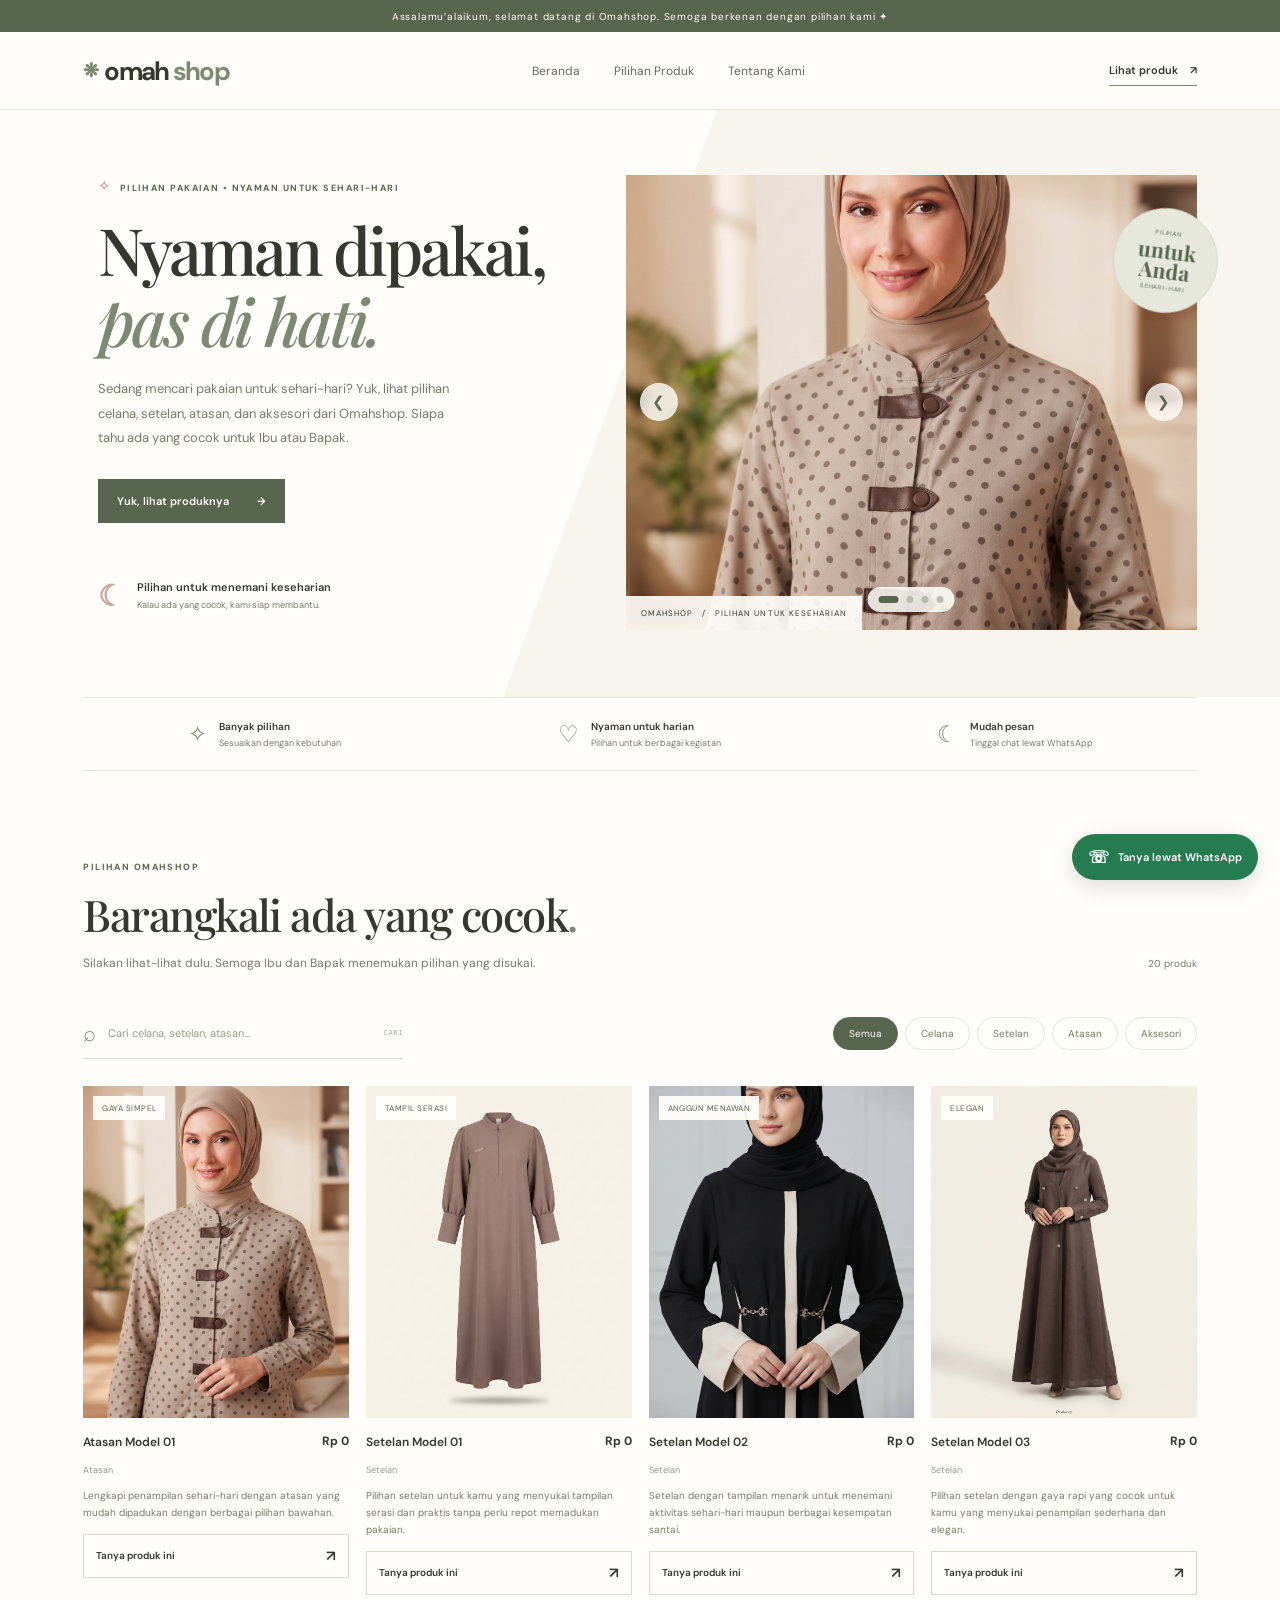
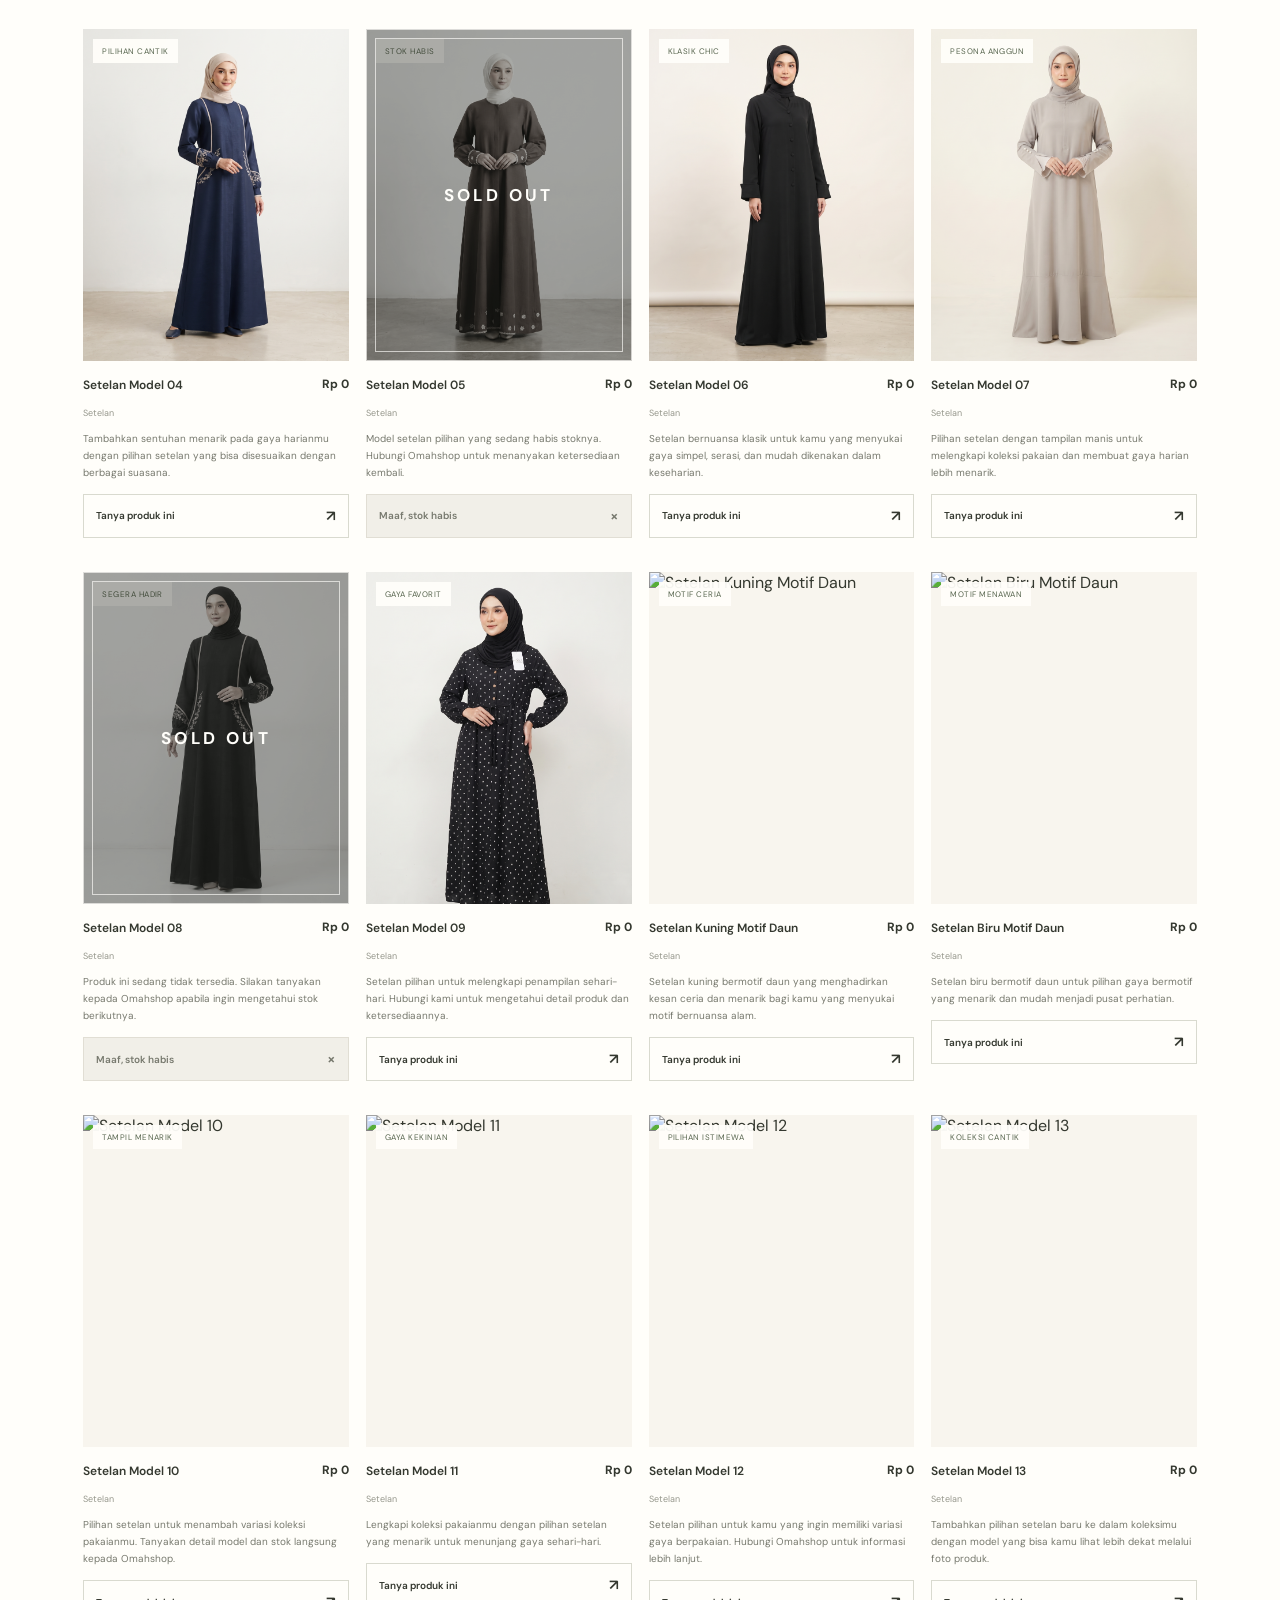
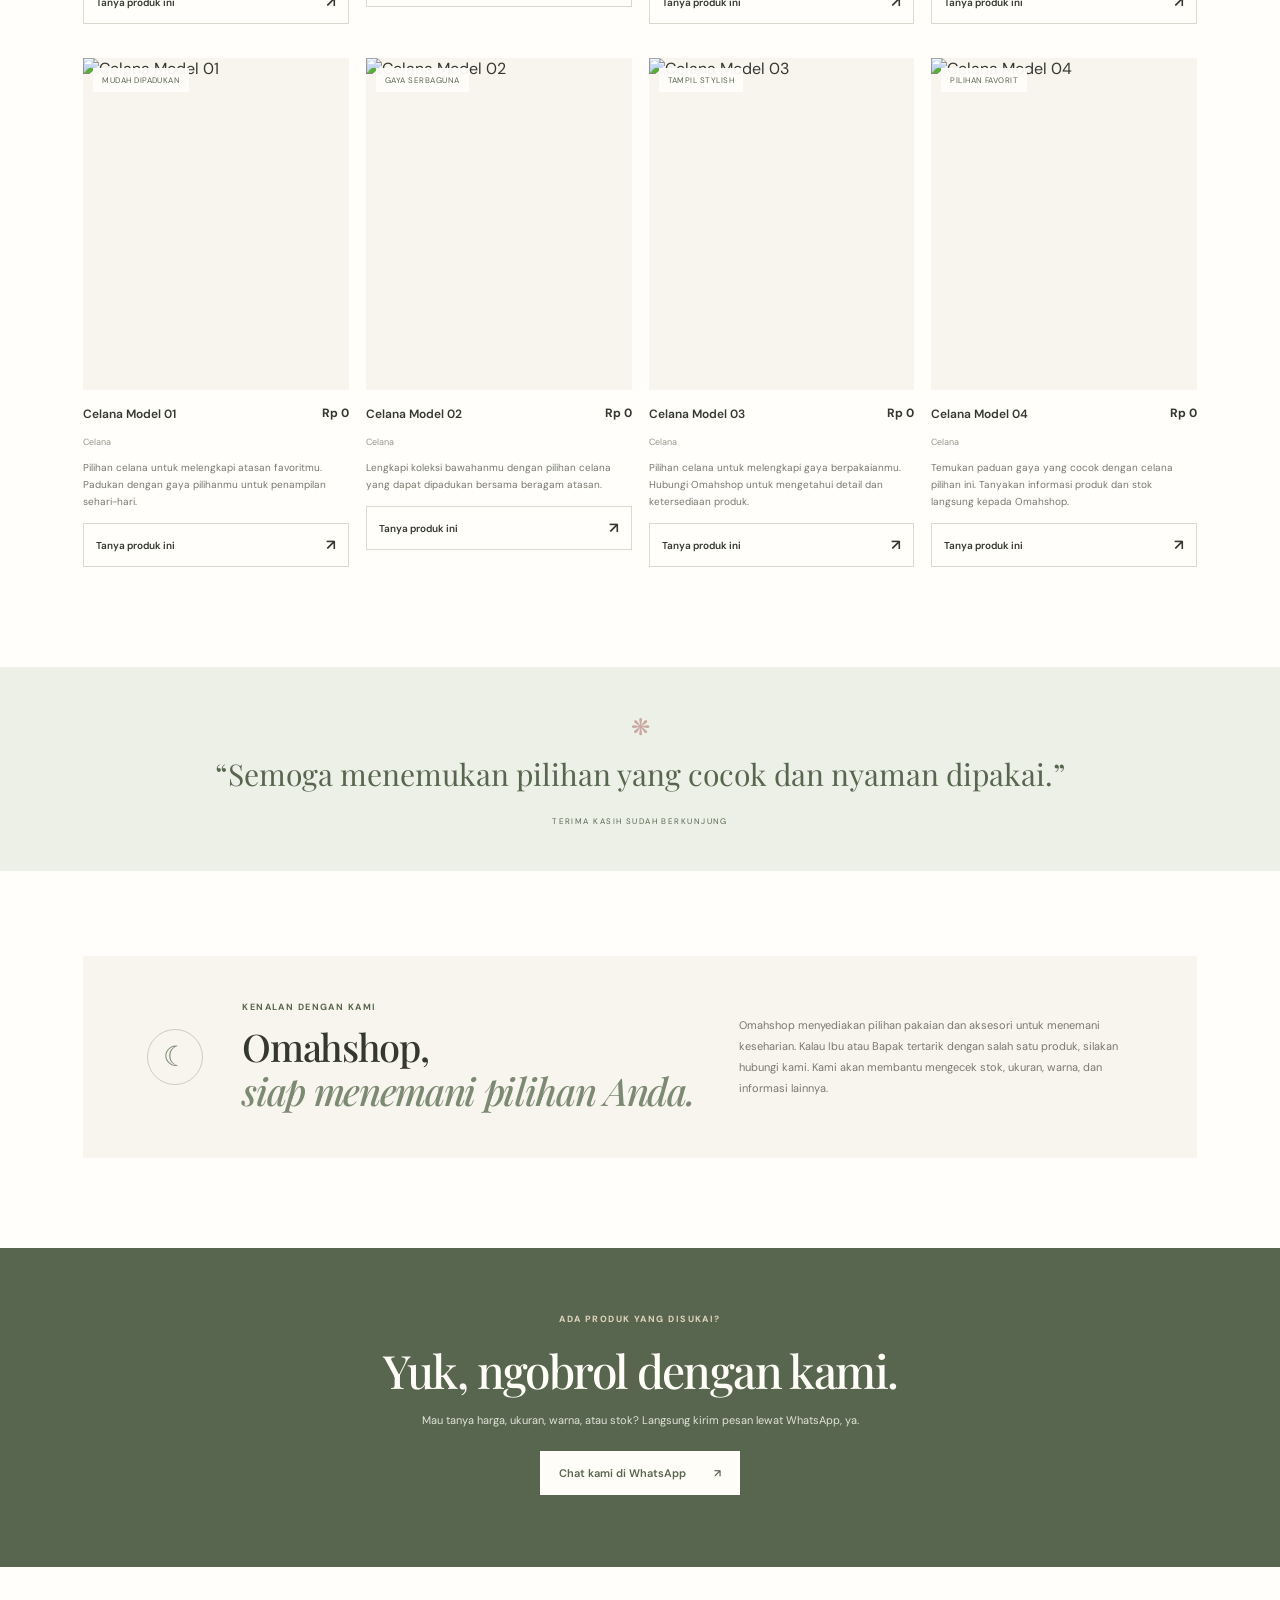
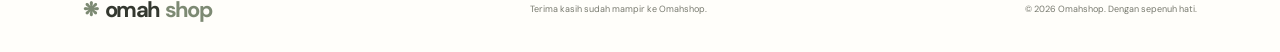
==== commit cc742824: "Add files via upload" ====
--- a/index.html
+++ b/index.html
@@ -1,77 +1,84 @@
+
 <!DOCTYPE html>
 <html lang="id">
 <head>
   <meta charset="UTF-8" />
   <meta name="viewport" content="width=device-width, initial-scale=1.0" />
-  <meta name="description" content="Omahshop — pilihan fashion muslimah yang anggun, nyaman, dan bersahaja." />
+  <meta name="description" content="Omahshop — pilihan pakaian dan aksesori untuk Ibu dan Bapak, dengan pelayanan ramah dan pemesanan mudah." />
   <meta name="theme-color" content="#f8f5ee" />
-  <title>Omahshop — Temani Hari dengan Anggun</title>
+  <title>Omahshop — Pilihan Pakaian untuk Sehari-hari</title>
   <link rel="preconnect" href="https://fonts.googleapis.com">
   <link rel="preconnect" href="https://fonts.gstatic.com" crossorigin>
   <link href="https://fonts.googleapis.com/css2?family=DM+Sans:wght@400;500;600;700&family=Playfair+Display:wght@500;600&display=swap" rel="stylesheet">
   <link rel="stylesheet" href="style.css" />
 </head>
 <body>
-  <div class="announcement">Assalamu’alaikum, selamat datang di Omahshop ✦</div>
+  <div class="announcement">Assalamu’alaikum, selamat datang di Omahshop. Semoga berkenan dengan pilihan kami ✦</div>
 
   <header class="site-header">
     <a class="brand" href="#home" aria-label="Omahshop beranda"><span class="brand-mark">❋</span> omah<span class="brand-accent">shop</span></a>
     <nav class="desktop-nav" aria-label="Navigasi utama">
       <a href="#home">Beranda</a>
-      <a href="#catalog">Koleksi</a>
+      <a href="#catalog">Pilihan Produk</a>
       <a href="#about">Tentang Kami</a>
     </nav>
-    <a class="header-cta" href="#catalog">Lihat koleksi <span aria-hidden="true">↗</span></a>
+    <a class="header-cta" href="#catalog">Lihat produk <span aria-hidden="true">↗</span></a>
   </header>
 
   <main>
     <section class="hero" id="home">
       <div class="hero-copy">
-        <p class="eyebrow"><span>✧</span> MODEST WEAR • EVERYDAY COMFORT</p>
-        <h1>Anggun dalam<br><em>setiap langkah.</em></h1>
-        <p class="hero-description">Pilihan busana muslimah dan aksesori yang nyaman, manis, dan mudah dipadukan untuk menemani keseharianmu.</p>
-        <a class="button button-dark" href="#catalog">Jelajahi koleksi <span aria-hidden="true">→</span></a>
-        <div class="hero-note"><span class="note-star">☾</span><span>Nyaman, santun, dan bersahaja<br><small>Temukan pilihan yang terasa seperti dirimu.</small></span></div>
+        <p class="eyebrow"><span>✧</span> PILIHAN PAKAIAN • NYAMAN UNTUK SEHARI-HARI</p>
+        <h1>Nyaman dipakai,<br><em>pas di hati.</em></h1>
+        <p class="hero-description">Sedang mencari pakaian untuk sehari-hari? Yuk, lihat pilihan celana, setelan, atasan, dan aksesori dari Omahshop. Siapa tahu ada yang cocok untuk Ibu atau Bapak.</p>
+        <a class="button button-dark" href="#catalog">Yuk, lihat produknya <span aria-hidden="true">→</span></a>
+        <div class="hero-note"><span class="note-star">☾</span><span>Pilihan untuk menemani keseharian<br><small>Kalau ada yang cocok, kami siap membantu.</small></span></div>
       </div>
 
       <div class="hero-visual">
-        <div class="hero-slideshow" id="heroSlideshow" aria-label="Foto pilihan produk Omahshop">
-          <img class="hero-slide active" src="image/Gemini_Generated_Image_gqhdmugqhdmugqhd.jpeg" alt="Koleksi hijab Omahshop" fetchpriority="high" />
-          <img class="hero-slide" src="image/Gemini_Generated_Image_9ao1gk9ao1gk9ao1.jpeg" alt="Koleksi gamis Omahshop" />
-          <img class="hero-slide" src="image/Gemini_Generated_Image_qbjb0pqbjb0pqbjb.jpeg" alt="Koleksi tunik Omahshop" />
-          <img class="hero-slide" src="image/belummasuksama1.jpeg" alt="Koleksi gaun Omahshop" />
+        <div class="hero-slideshow" id="heroSlideshow" aria-label="Foto pilihan produk Omahshop" tabindex="0">
+          <img class="hero-slide active" src="image/Gemini_Generated_Image_gqhdmugqhdmugqhd.jpeg" alt="Atasan Model 01" fetchpriority="high" />
+          <img class="hero-slide" src="image/Gemini_Generated_Image_opde0iopde0iopde (1).jpeg" alt="Setelan Model 04" />
+          <img class="hero-slide" src="image/Gemini_Generated_Image_79cvzo79cvzo79cv (1).jpeg" alt="Setelan Model 10" />
+          <img class="hero-slide" src="image/Gemini_Generated_Image_dga075dga075dga0 (1).jpeg" alt="Celana Model 04" />
+
+          <button class="hero-arrow hero-arrow-prev" id="heroPrev" type="button" aria-label="Foto sebelumnya">&#10094;</button>
+          <button class="hero-arrow hero-arrow-next" id="heroNext" type="button" aria-label="Foto berikutnya">&#10095;</button>
+
+          <div class="hero-dots" id="heroDots" aria-label="Pilih foto"></div>
         </div>
-        <div class="hero-sticker"><span>MODEST</span><strong>with<br>grace</strong><span>EVERYDAY</span></div>
-        <div class="hero-caption">OMAHSHOP &nbsp; / &nbsp; PILIHAN MUSLIMAH</div>
+
+        <div class="hero-sticker"><span>PILIHAN</span><strong>untuk<br>Anda</strong><span>SEHARI-HARI</span></div>
+        <div class="hero-caption">OMAHSHOP &nbsp; / &nbsp; PILIHAN UNTUK KESEHARIAN</div>
       </div>
     </section>
 
     <section class="values" aria-label="Keunggulan Omahshop">
-      <div><span>✧</span><p><strong>Gaya santun</strong><small>Untuk berbagai suasana</small></p></div>
-      <div><span>♡</span><p><strong>Nyaman dipakai</strong><small>Temani aktivitas harian</small></p></div>
-      <div><span>☾</span><p><strong>Pemesanan mudah</strong><small>Langsung melalui WhatsApp</small></p></div>
+      <div><span>✧</span><p><strong>Banyak pilihan</strong><small>Sesuaikan dengan kebutuhan</small></p></div>
+      <div><span>♡</span><p><strong>Nyaman untuk harian</strong><small>Pilihan untuk berbagai kegiatan</small></p></div>
+      <div><span>☾</span><p><strong>Mudah pesan</strong><small>Tinggal chat lewat WhatsApp</small></p></div>
     </section>
 
     <section class="catalog-section" id="catalog">
       <div class="section-heading">
         <div>
-          <p class="eyebrow">KOLEKSI OMAHSHOP</p>
-          <h2>Temukan yang cocok untukmu<span>.</span></h2>
-          <p class="section-subtitle">Pilihan busana muslimah dan pelengkap gaya dengan sentuhan sederhana.</p>
+          <p class="eyebrow">PILIHAN OMAHSHOP</p>
+          <h2>Barangkali ada yang cocok<span>.</span></h2>
+          <p class="section-subtitle">Silakan lihat-lihat dulu. Semoga Ibu dan Bapak menemukan pilihan yang disukai.</p>
         </div>
-        <p class="product-count" id="productCount">8 produk</p>
+        <p class="product-count" id="productCount">10 produk</p>
       </div>
 
       <div class="catalog-controls">
         <label class="search-box">
           <span aria-hidden="true">⌕</span>
-          <input id="searchInput" type="search" placeholder="Cari hijab, tunik, gamis..." aria-label="Cari produk" />
+          <input id="searchInput" type="search" placeholder="Cari celana, setelan, atasan..." aria-label="Cari produk" />
           <kbd>CARI</kbd>
         </label>
-        <div class="category-filters" id="categoryFilters" aria-label="Filter kategori">
+        <div class="category-filters" id="categoryFilters" aria-label="Pilih kategori produk">
           <button class="filter-button active" data-category="Semua">Semua</button>
-          <button class="filter-button" data-category="Hijab">Hijab</button>
-          <button class="filter-button" data-category="Gamis">Gamis</button>
+          <button class="filter-button" data-category="Celana">Celana</button>
+          <button class="filter-button" data-category="Setelan">Setelan</button>
           <button class="filter-button" data-category="Atasan">Atasan</button>
           <button class="filter-button" data-category="Aksesori">Aksesori</button>
         </div>
@@ -80,44 +87,44 @@
       <div class="product-grid" id="productGrid" aria-live="polite"></div>
       <div class="empty-state" id="emptyState" hidden>
         <span>⌕</span>
-        <h3>Produk belum ditemukan</h3>
-        <p>Coba kata kunci lain atau pilih kategori berbeda.</p>
+        <h3>Produknya belum ditemukan</h3>
+        <p>Coba kata pencarian lain atau pilih kategori yang berbeda, ya.</p>
       </div>
     </section>
 
     <section class="quote-band">
       <span class="quote-ornament">❋</span>
-      <p>“Berpakaian santun, tetap nyaman menjadi diri sendiri.”</p>
-      <span class="quote-small">A LITTLE NOTE FROM OMAHSHOP</span>
+      <p>“Semoga menemukan pilihan yang cocok dan nyaman dipakai.”</p>
+      <span class="quote-small">TERIMA KASIH SUDAH BERKUNJUNG</span>
     </section>
 
     <section class="brand-story" id="about">
       <div class="story-mark">☾</div>
       <div>
-        <p class="eyebrow">CERITA KECIL KAMI</p>
-        <h2>Busana santun,<br><em>untuk hari-hari istimewa.</em></h2>
+        <p class="eyebrow">KENALAN DENGAN KAMI</p>
+        <h2>Omahshop,<br><em>siap menemani pilihan Anda.</em></h2>
       </div>
-      <p class="story-text">Omahshop menghadirkan pilihan fashion muslimah yang sederhana dan mudah dipadukan. Pilih produk favoritmu, lalu hubungi kami untuk memastikan stok, ukuran, warna, dan detail pemesanan.</p>
+      <p class="story-text">Omahshop menyediakan pilihan pakaian dan aksesori untuk menemani keseharian. Kalau Ibu atau Bapak tertarik dengan salah satu produk, silakan hubungi kami. Kami akan membantu mengecek stok, ukuran, warna, dan informasi lainnya.</p>
     </section>
 
     <section class="bottom-cta">
-      <p class="eyebrow">SUDAH MENEMUKAN FAVORITMU?</p>
-      <h2>Yuk, tanya langsung ke kami.</h2>
-      <p>InsyaAllah kami bantu cek stok dan detail produk pilihanmu.</p>
-      <a class="button button-light" id="bottomWhatsapp" href="#" target="_blank" rel="noopener">Hubungi Omahshop <span aria-hidden="true">↗</span></a>
+      <p class="eyebrow">ADA PRODUK YANG DISUKAI?</p>
+      <h2>Yuk, ngobrol dengan kami.</h2>
+      <p>Mau tanya harga, ukuran, warna, atau stok? Langsung kirim pesan lewat WhatsApp, ya.</p>
+      <a class="button button-light" id="bottomWhatsapp" href="#" target="_blank" rel="noopener">Chat kami di WhatsApp <span aria-hidden="true">↗</span></a>
     </section>
   </main>
 
   <footer class="site-footer">
     <a class="brand" href="#home"><span class="brand-mark">❋</span> omah<span class="brand-accent">shop</span></a>
-    <p>Busana muslimah untuk menemani keseharian.</p>
+    <p>Terima kasih sudah mampir ke Omahshop.</p>
     <span>© <span id="year"></span> Omahshop. Dengan sepenuh hati.</span>
   </footer>
 
   <a class="floating-whatsapp" id="generalWhatsapp" href="#" target="_blank" rel="noopener" aria-label="Chat Omahshop di WhatsApp">
-    <span class="wa-icon">☏</span><span>Pesan via WhatsApp</span>
+    <span class="wa-icon">☏</span><span>Tanya lewat WhatsApp</span>
   </a>
 
   <script src="script.js"></script>
 </body>
-</html>+</html>
--- a/style.css
+++ b/style.css
@@ -1,4 +1,7 @@
-/* Omahshop Muslimah — warm, modest, minimal */
+/* =========================================
+   OMAHSHOP MUSLIMAH
+   Warm, modest, minimal
+   ========================================= */
 
 :root {
   --ink: #34382f;
@@ -108,6 +111,8 @@
   margin-left: 9px;
 }
 
+/* HERO */
+
 .hero {
   display: grid;
   grid-template-columns: .92fr 1.08fr;
@@ -222,13 +227,14 @@
   background: #e7e4d8;
 }
 
-/* Slideshow foto pembukaan Omahshop */
 .hero-slideshow {
   position: absolute;
   inset: 0;
   overflow: hidden;
   background: #e7e4d8;
   z-index: 0;
+  outline-offset: 4px;
+  touch-action: pan-y;
 }
 
 .hero-slideshow .hero-slide {
@@ -239,12 +245,109 @@
   display: block;
   object-fit: cover;
   object-position: center 35%;
-  opacity: 0;
-  transition: opacity 1s ease-in-out;
+  opacity: 1;
+  transform: translateX(100%);
+  transition: transform .65s ease-in-out;
+  will-change: transform;
 }
 
 .hero-slideshow .hero-slide.active {
   opacity: 1;
+  transform: translateX(0);
+  z-index: 1;
+}
+
+.hero-slideshow .hero-slide.exit-left {
+  opacity: 1;
+  transform: translateX(-100%);
+  z-index: 1;
+}
+
+.hero-slideshow .hero-slide.exit-right {
+  opacity: 1;
+  transform: translateX(100%);
+  z-index: 1;
+}
+
+.hero-slideshow .hero-slide.no-transition {
+  transition: none !important;
+}
+
+/* Tombol panah slideshow */
+
+.hero-arrow {
+  position: absolute;
+  top: 50%;
+  transform: translateY(-50%);
+  z-index: 4;
+  width: 38px;
+  height: 38px;
+  display: grid;
+  place-items: center;
+  padding: 0;
+  border: 1px solid rgba(255, 254, 250, .7);
+  border-radius: 50%;
+  background: rgba(255, 254, 250, .88);
+  color: var(--sage-dark);
+  font-size: 15px;
+  cursor: pointer;
+  opacity: .9;
+  transition: background .2s, color .2s, opacity .2s;
+}
+
+.hero-arrow:hover {
+  background: var(--sage-dark);
+  color: #fff;
+  opacity: 1;
+}
+
+.hero-arrow-prev {
+  left: 14px;
+}
+
+.hero-arrow-next {
+  right: 14px;
+}
+
+/* Titik indikator slideshow */
+
+.hero-dots {
+  position: absolute;
+  left: 50%;
+  bottom: 18px;
+  transform: translateX(-50%);
+  z-index: 4;
+  display: flex;
+  align-items: center;
+  justify-content: center;
+  gap: 8px;
+  padding: 9px 11px;
+  border-radius: 30px;
+  background: rgba(255, 254, 250, .86);
+}
+
+.hero-dot {
+  width: 7px;
+  height: 7px;
+  flex: 0 0 auto;
+  padding: 0;
+  border: 0;
+  border-radius: 10px;
+  background: #b9bbae;
+  cursor: pointer;
+  transition: width .25s, background .25s;
+}
+
+.hero-dot.active {
+  width: 20px;
+  background: var(--sage-dark);
+}
+
+.hero-arrow:focus-visible,
+.hero-dot:focus-visible,
+.hero-slideshow:focus-visible {
+  outline: 2px solid var(--sage-dark);
+  outline-offset: 3px;
 }
 
 .hero-sticker {
@@ -262,7 +365,7 @@
   transform: rotate(7deg);
   color: var(--sage-dark);
   border: 1px solid #d5d9c9;
-  z-index: 2;
+  z-index: 5;
 }
 
 .hero-sticker span {
@@ -286,14 +389,10 @@
   padding: 12px 15px;
   font-size: 8px;
   letter-spacing: .13em;
-  z-index: 2;
-}
-
-@media (prefers-reduced-motion: reduce) {
-  .hero-slideshow .hero-slide {
-    transition: none;
-  }
-}
+  z-index: 5;
+}
+
+/* KEUNGGULAN */
 
 .values {
   display: grid;
@@ -333,6 +432,8 @@
   color: var(--muted);
   font-size: 9px;
 }
+
+/* KATALOG PRODUK */
 
 .catalog-section {
   padding: 90px 6.5% 100px;
@@ -466,7 +567,7 @@
   height: 100%;
   object-fit: cover;
   display: block;
-  transition: transform .45s;
+  transition: transform .45s, filter .3s;
 }
 
 .product-card:hover .product-image {
@@ -483,6 +584,7 @@
   font-size: 8px;
   letter-spacing: .06em;
   text-transform: uppercase;
+  z-index: 1;
 }
 
 .product-info-top {
@@ -543,6 +645,49 @@
   font-size: 15px;
 }
 
+/* PENANDA SOLD OUT */
+
+.sold-out .product-image {
+  filter: grayscale(65%);
+}
+
+.sold-out .product-image-wrap {
+  background: #e7e4d8;
+}
+
+.sold-out-overlay {
+  position: absolute;
+  inset: 0;
+  z-index: 2;
+  display: flex;
+  align-items: center;
+  justify-content: center;
+  background: rgba(35, 37, 32, 0.38);
+  color: #fffefa;
+  font-size: 17px;
+  font-weight: 700;
+  letter-spacing: 0.2em;
+  border: 1px solid rgba(255, 254, 250, 0.65);
+  outline: 1px solid rgba(255, 254, 250, 0.65);
+  outline-offset: -10px;
+  pointer-events: none;
+}
+
+.sold-out-button {
+  box-sizing: border-box;
+  color: #77796e;
+  background: #f1efe8;
+  border: 1px solid #e1ded4;
+  cursor: not-allowed;
+  pointer-events: none;
+}
+
+.sold-out-button:hover {
+  color: #77796e;
+  background: #f1efe8;
+  border-color: #e1ded4;
+}
+
 .empty-state {
   text-align: center;
   padding: 65px 15px;
@@ -565,6 +710,8 @@
   font-size: 12px;
 }
 
+/* KUTIPAN */
+
 .quote-band {
   text-align: center;
   background: #edf0e7;
@@ -587,6 +734,8 @@
   font-size: 8px;
   letter-spacing: .18em;
 }
+
+/* CERITA OMAHSHOP */
 
 .brand-story {
   margin: 85px 6.5% 90px;
@@ -626,6 +775,8 @@
   margin: 0;
 }
 
+/* CTA WHATSAPP */
+
 .bottom-cta {
   background: var(--sage-dark);
   color: #fffdf7;
@@ -658,6 +809,8 @@
   background: #e9ebdf;
 }
 
+/* FOOTER */
+
 .site-footer {
   padding: 28px 6.5%;
   display: flex;
@@ -677,6 +830,8 @@
   font-size: 9px;
   margin: 0;
 }
+
+/* WHATSAPP MELAYANG */
 
 .floating-whatsapp {
   position: fixed;
@@ -703,6 +858,8 @@
   background: #1d6842;
 }
 
+/* TABLET */
+
 @media (max-width: 950px) {
   .hero {
     gap: 4%;
@@ -727,6 +884,8 @@
   }
 }
 
+/* HP */
+
 @media (max-width: 650px) {
   .announcement {
     font-size: 8px;
@@ -788,6 +947,25 @@
     font-size: 19px;
   }
 
+  .hero-arrow {
+    width: 34px;
+    height: 34px;
+    font-size: 13px;
+  }
+
+  .hero-arrow-prev {
+    left: 9px;
+  }
+
+  .hero-arrow-next {
+    right: 9px;
+  }
+
+  .hero-dots {
+    bottom: 14px;
+    gap: 7px;
+  }
+
   .values {
     margin: 0 5%;
     grid-template-columns: 1fr;
@@ -861,6 +1039,12 @@
     font-size: 7px;
   }
 
+  .sold-out-overlay {
+    font-size: 12px;
+    letter-spacing: .13em;
+    outline-offset: -7px;
+  }
+
   .buy-button {
     padding: 10px 9px;
     font-size: 9px;
@@ -893,4 +1077,18 @@
     bottom: 12px;
     padding: 11px 14px;
   }
+}
+
+/* HORMATI PENGATURAN GERAK MINIMAL */
+
+@media (prefers-reduced-motion: reduce) {
+  .hero-slideshow .hero-slide,
+  .hero-arrow,
+  .hero-dot {
+    transition: none;
+  }
+
+  html {
+    scroll-behavior: auto;
+  }
 }
